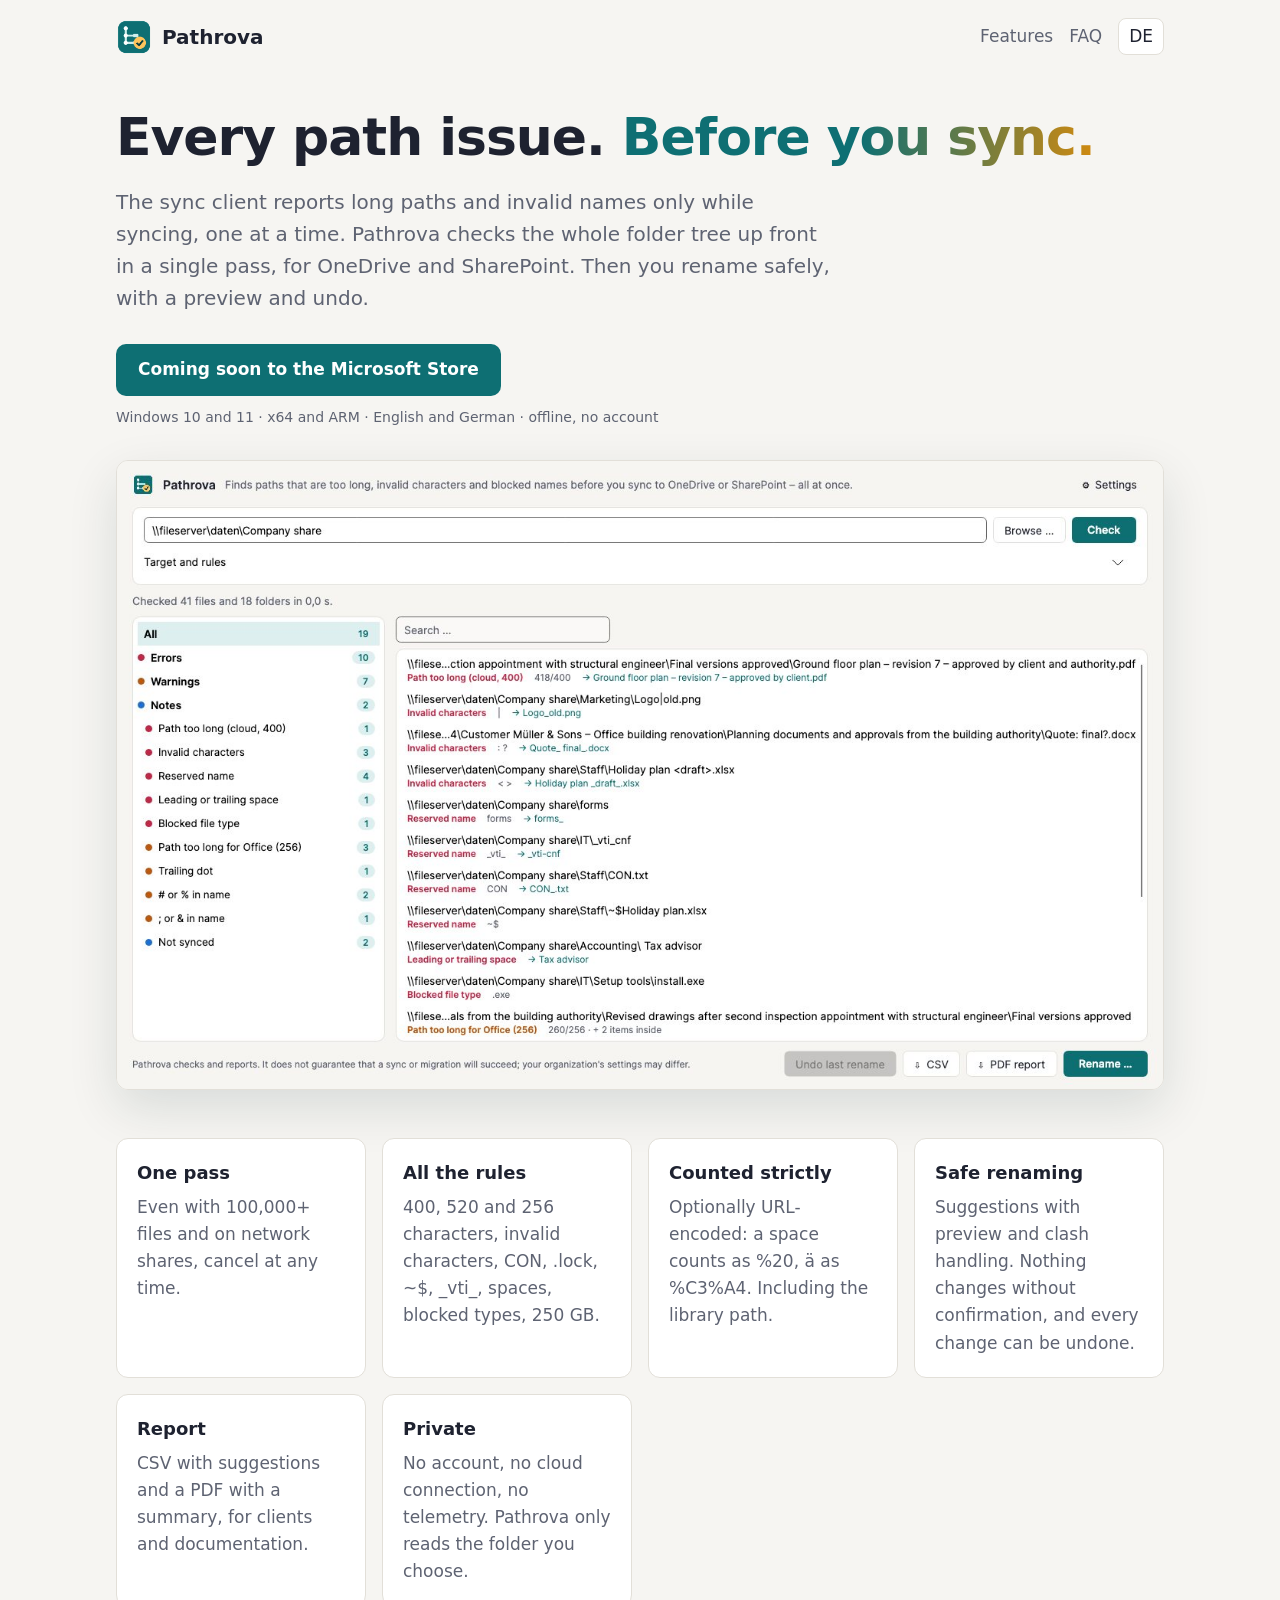
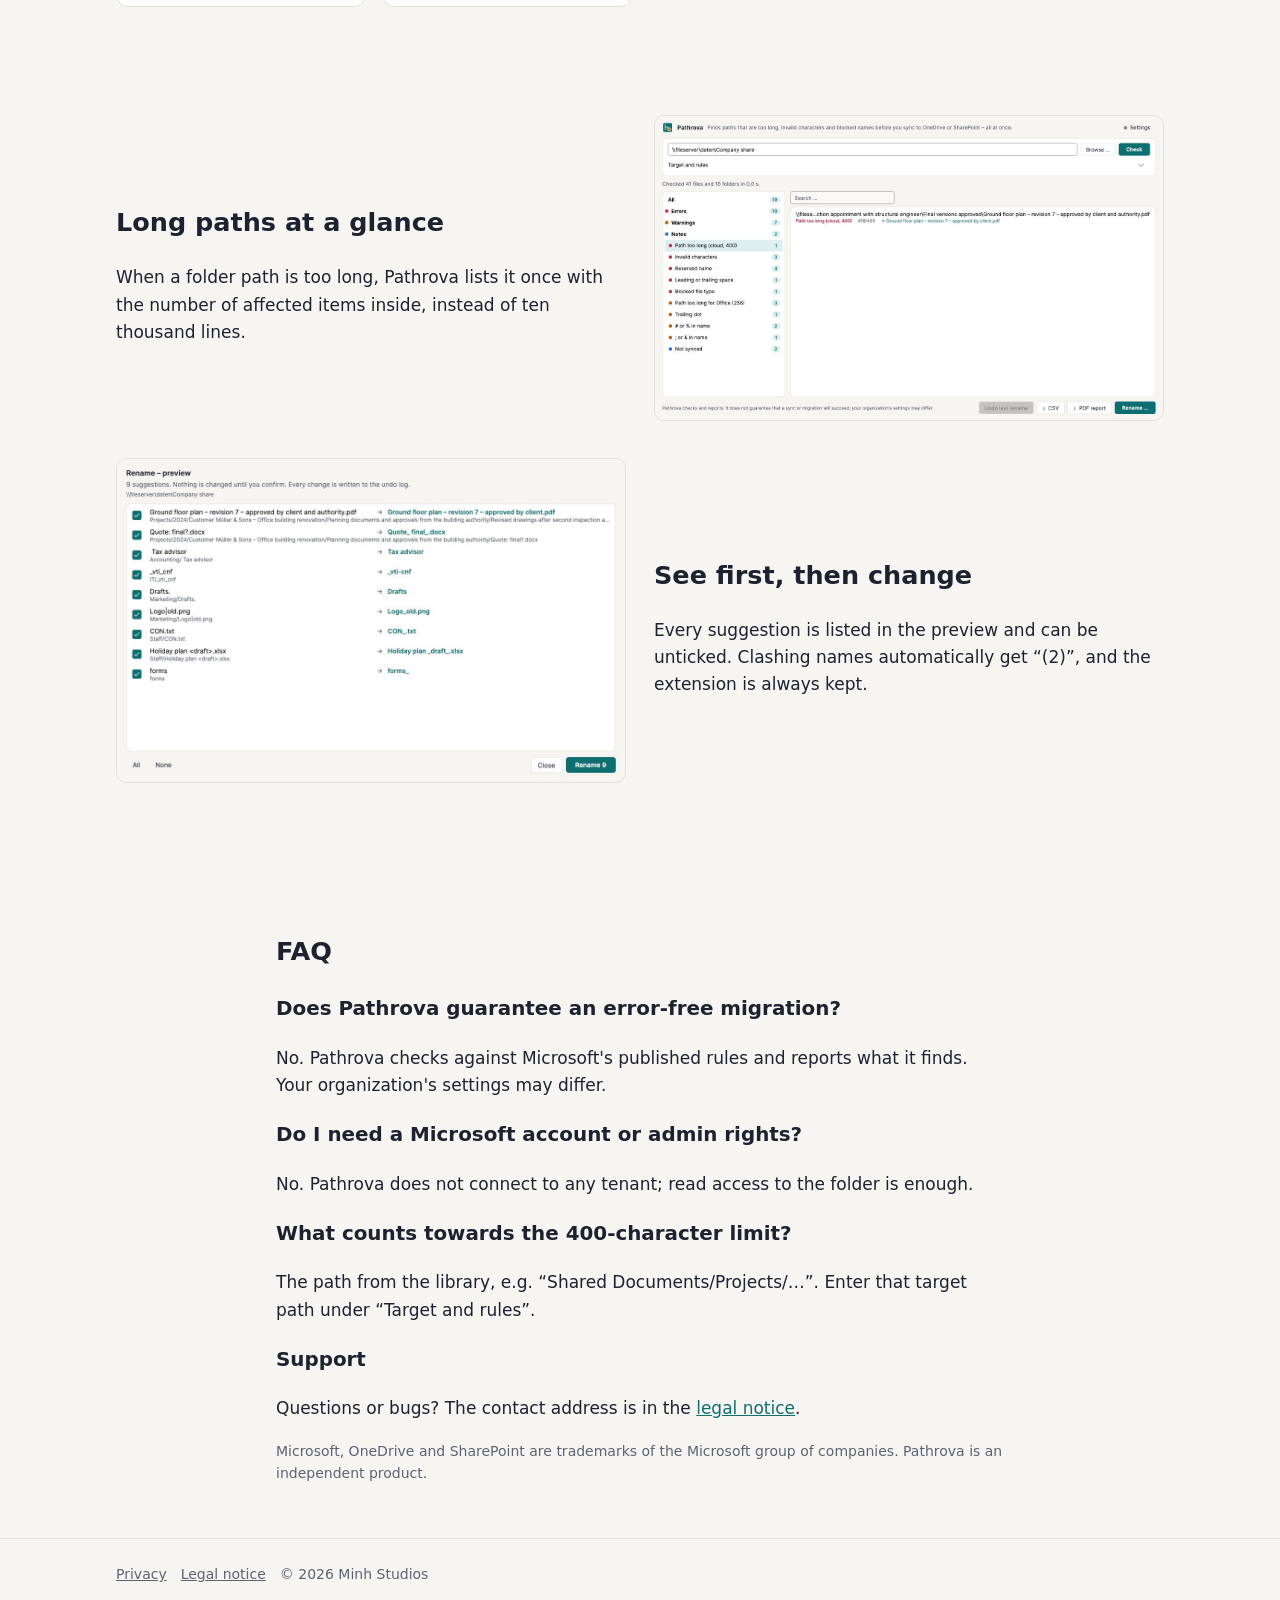
==== index.html @ e8c2bc46 "Store-Texte, Webseite, MSIX- und Windows-Prüfskripte" ====
<!doctype html>
<html lang="de">
<head>
<meta charset="utf-8"><meta name="viewport" content="width=device-width,initial-scale=1">
<title>Pathrova – Pfadprüfer für Cloud-Migration</title>
<meta name="description" content="Pathrova findet zu lange Pfade, ungültige Zeichen und gesperrte Namen, bevor du Ordner nach OneDrive oder SharePoint synchronisierst – alle auf einmal, mit sicherem Umbenennen und Bericht.">
<meta property="og:title" content="Pathrova – Pfadprüfer für Cloud-Migration"><meta property="og:image" content="img/de-1-overview.jpg">
<link rel="icon" href="favicon.png"><link rel="stylesheet" href="style.css"><script src="lang.js"></script>
</head>
<body>
<div class="wrap">
<nav><a class="brand" href="./"><img src="img/icon.png" alt="">Pathrova</a>
<div class="links"><a href="#features"><span data-l="de">Funktionen</span><span data-l="en">Features</span></a><a href="#faq">FAQ</a><button class="lang" onclick="toggleLang()"><span data-l="de">EN</span><span data-l="en">DE</span></button></div></nav>

<h1><span data-l="de">Alle Pfadprobleme. <em>Vor dem Sync.</em></span><span data-l="en">Every path issue. <em>Before you sync.</em></span></h1>
<p class="lead"><span data-l="de">Der Sync-Client meldet zu lange Pfade und ungültige Namen erst unterwegs, und zwar einzeln. Pathrova prüft den ganzen Ordnerbaum vorher in einem Durchgang, für OneDrive und SharePoint. Danach benennst du sicher um, mit Vorschau und Rückgängig.</span>
<span data-l="en">The sync client reports long paths and invalid names only while syncing, one at a time. Pathrova checks the whole folder tree up front in a single pass, for OneDrive and SharePoint. Then you rename safely, with a preview and undo.</span></p>
<a class="btn" href="#" aria-disabled="true"><span data-l="de">Bald im Microsoft Store</span><span data-l="en">Coming soon to the Microsoft Store</span></a>
<p class="note"><span data-l="de">Windows 10 und 11 · x64 und ARM · Deutsch und Englisch · offline, ohne Konto</span><span data-l="en">Windows 10 and 11 · x64 and ARM · English and German · offline, no account</span></p>
<img class="shot" data-l="de" src="img/de-1-overview.jpg" alt="Pathrova zeigt alle Probleme einer Firmenablage nach Art gruppiert" width="1366" height="820">
<img class="shot" data-l="en" src="img/en-1-overview.jpg" alt="Pathrova showing all issues of a company share grouped by type" width="1366" height="820">
</div>

<section id="features"><div class="wrap grid">
<div class="card"><h3><span data-l="de">Ein Durchgang</span><span data-l="en">One pass</span></h3><p data-l="de">Auch bei 100.000+ Dateien und auf Netzlaufwerken, jederzeit abbrechbar.</p><p data-l="en">Even with 100,000+ files and on network shares, cancel at any time.</p></div>
<div class="card"><h3><span data-l="de">Alle Regeln</span><span data-l="en">All the rules</span></h3><p data-l="de">400, 520 und 256 Zeichen, ungültige Zeichen, CON, .lock, ~$, _vti_, Leerzeichen, gesperrte Typen, 250 GB.</p><p data-l="en">400, 520 and 256 characters, invalid characters, CON, .lock, ~$, _vti_, spaces, blocked types, 250 GB.</p></div>
<div class="card"><h3><span data-l="de">Streng gezählt</span><span data-l="en">Counted strictly</span></h3><p data-l="de">Wahlweise URL-kodiert: Leerzeichen zählt als %20, ä als %C3%A4. Inklusive Bibliothekspfad.</p><p data-l="en">Optionally URL-encoded: a space counts as %20, ä as %C3%A4. Including the library path.</p></div>
<div class="card"><h3><span data-l="de">Sicher umbenennen</span><span data-l="en">Safe renaming</span></h3><p data-l="de">Vorschläge mit Vorschau und Konfliktlösung. Ohne Bestätigung ändert sich nichts, jede Änderung lässt sich rückgängig machen.</p><p data-l="en">Suggestions with preview and clash handling. Nothing changes without confirmation, and every change can be undone.</p></div>
<div class="card"><h3><span data-l="de">Bericht</span><span data-l="en">Report</span></h3><p data-l="de">CSV mit Vorschlägen und PDF mit Zusammenfassung, für Kunden und Dokumentation.</p><p data-l="en">CSV with suggestions and a PDF with a summary, for clients and documentation.</p></div>
<div class="card"><h3><span data-l="de">Privat</span><span data-l="en">Private</span></h3><p data-l="de">Kein Konto, keine Cloud-Verbindung, keine Telemetrie. Pathrova liest nur den gewählten Ordner.</p><p data-l="en">No account, no cloud connection, no telemetry. Pathrova only reads the folder you choose.</p></div>
</div></section>

<section><div class="wrap">
<div class="two"><div><h2><span data-l="de">Lange Pfade übersichtlich</span><span data-l="en">Long paths at a glance</span></h2><p data-l="de">Ist ein Ordnerpfad zu lang, zeigt Pathrova ihn einmal mit der Zahl der betroffenen Elemente darunter, statt zehntausend Zeilen zu listen.</p><p data-l="en">When a folder path is too long, Pathrova lists it once with the number of affected items inside, instead of ten thousand lines.</p></div>
<div><img data-l="de" src="img/de-2-long-paths.jpg" alt="Zu lange Pfade" loading="lazy"><img data-l="en" src="img/en-2-long-paths.jpg" alt="Long paths" loading="lazy"></div></div>
<div class="two"><div><img data-l="de" src="img/de-4-rename-preview.jpg" alt="Umbenennen mit Vorschau" loading="lazy"><img data-l="en" src="img/en-4-rename-preview.jpg" alt="Rename preview" loading="lazy"></div>
<div><h2><span data-l="de">Erst sehen, dann ändern</span><span data-l="en">See first, then change</span></h2><p data-l="de">Jeder Vorschlag steht in der Vorschau und lässt sich abwählen. Gleichnamige Dateien bekommen automatisch „(2)“, die Endung bleibt immer erhalten.</p><p data-l="en">Every suggestion is listed in the preview and can be unticked. Clashing names automatically get “(2)”, and the extension is always kept.</p></div></div>
</div></section>

<section id="faq"><div class="wrap doc">
<h2>FAQ</h2>
<h3><span data-l="de">Garantiert Pathrova eine fehlerfreie Migration?</span><span data-l="en">Does Pathrova guarantee an error-free migration?</span></h3>
<p data-l="de">Nein. Pathrova prüft nach den veröffentlichten Regeln von Microsoft und zeigt an, was es findet. Einstellungen deiner Organisation können abweichen.</p><p data-l="en">No. Pathrova checks against Microsoft's published rules and reports what it finds. Your organization's settings may differ.</p>
<h3><span data-l="de">Brauche ich ein Microsoft-Konto oder Adminrechte?</span><span data-l="en">Do I need a Microsoft account or admin rights?</span></h3>
<p data-l="de">Nein. Pathrova verbindet sich mit keinem Mandanten, es reicht Lesezugriff auf den Ordner.</p><p data-l="en">No. Pathrova does not connect to any tenant; read access to the folder is enough.</p>
<h3><span data-l="de">Was zählt zur 400-Zeichen-Grenze?</span><span data-l="en">What counts towards the 400-character limit?</span></h3>
<p data-l="de">Der Pfad ab der Bibliothek, also z. B. „Freigegebene Dokumente/Projekte/…“. Diesen Zielpfad trägst du unter „Ziel und Regeln“ ein.</p><p data-l="en">The path from the library, e.g. “Shared Documents/Projects/…”. Enter that target path under “Target and rules”.</p>
<h3>Support</h3>
<p data-l="de">Fragen oder Fehler? Die Kontaktadresse steht im <a href="https://minh.systems/impressum/">Impressum</a>.</p><p data-l="en">Questions or bugs? The contact address is in the <a href="https://minh.systems/impressum/">legal notice</a>.</p>
<p class="note"><span data-l="de">Microsoft, OneDrive und SharePoint sind Marken der Microsoft-Unternehmensgruppe. Pathrova ist ein unabhängiges Produkt.</span><span data-l="en">Microsoft, OneDrive and SharePoint are trademarks of the Microsoft group of companies. Pathrova is an independent product.</span></p>
</div></section>

<footer><div class="wrap"><a href="privacy.html"><span data-l="de">Datenschutz</span><span data-l="en">Privacy</span></a><a href="https://minh.systems/impressum/"><span data-l="de">Impressum</span><span data-l="en">Legal notice</span></a><span>© 2026 Minh Studios</span></div></footer>
</body>
</html>
---- style.css ----
:root{--bg:#f6f5f2;--surface:#fff;--ink:#1e2230;--muted:#5e6372;--line:#e2dfd8;--accent:#0e6f73;--on:#fff;--left:#0e6f73;--right:#d08a10}
@media (prefers-color-scheme:dark){:root{--bg:#15171e;--surface:#1e212b;--ink:#ecedf3;--muted:#a3a8b8;--line:#323748;--accent:#6fd3cf;--on:#062a2b;--left:#6fd3cf;--right:#ffc45c}}
*{box-sizing:border-box}html{-webkit-text-size-adjust:100%}
body{margin:0;background:var(--bg);color:var(--ink);font:17px/1.6 "Segoe UI Variable Text","Segoe UI",system-ui,-apple-system,sans-serif}
a{color:var(--accent)}.wrap{max-width:1080px;margin:0 auto;padding:0 16px}
nav{display:flex;align-items:center;justify-content:space-between;padding:18px 0;gap:12px}
.brand{display:flex;align-items:center;gap:10px;font-weight:700;font-size:20px;color:var(--ink);text-decoration:none}.brand img{width:36px;height:36px}
.links{display:flex;gap:16px;align-items:center}.links a{color:var(--muted);text-decoration:none}
button.lang{border:1px solid var(--line);background:var(--surface);color:var(--ink);border-radius:8px;padding:4px 10px;font:inherit;cursor:pointer}
h1{font-size:clamp(32px,5vw,52px);line-height:1.1;margin:36px 0 14px;letter-spacing:-.02em}
h1 em{font-style:normal;background:linear-gradient(90deg,var(--left),var(--accent),var(--right));-webkit-background-clip:text;background-clip:text;color:transparent}
.lead{font-size:20px;color:var(--muted);max-width:720px}
.btn{display:inline-block;background:var(--accent);color:var(--on);padding:12px 22px;border-radius:10px;text-decoration:none;font-weight:600;margin:10px 8px 0 0}
.btn.alt{background:transparent;color:var(--ink);border:1px solid var(--line)}
.note{color:var(--muted);font-size:14px;margin-top:10px}
.shot{width:100%;height:auto;border-radius:12px;border:1px solid var(--line);box-shadow:0 18px 50px rgba(10,40,40,.12);margin:32px 0 8px;display:block}
section{padding:40px 0}
.grid{display:grid;grid-template-columns:repeat(auto-fit,minmax(240px,1fr));gap:16px}
.card{background:var(--surface);border:1px solid var(--line);border-radius:12px;padding:20px}.card h3{margin:0 0 6px;font-size:18px}.card p{margin:0;color:var(--muted)}
.two{display:grid;grid-template-columns:1fr 1fr;gap:28px;align-items:center;margin:28px 0}.two img{width:100%;border-radius:10px;border:1px solid var(--line)}
@media (max-width:760px){.two{grid-template-columns:1fr}}
table{border-collapse:collapse;width:100%;background:var(--surface);border-radius:12px;overflow:hidden}th,td{padding:10px 12px;border-bottom:1px solid var(--line);text-align:left}
footer{border-top:1px solid var(--line);padding:24px 0;color:var(--muted);font-size:14px}footer a{color:var(--muted);margin-right:14px}
html[lang=de] [data-l=en],html[lang=en] [data-l=de]{display:none}
.doc{max-width:760px}.doc h2{margin-top:32px}
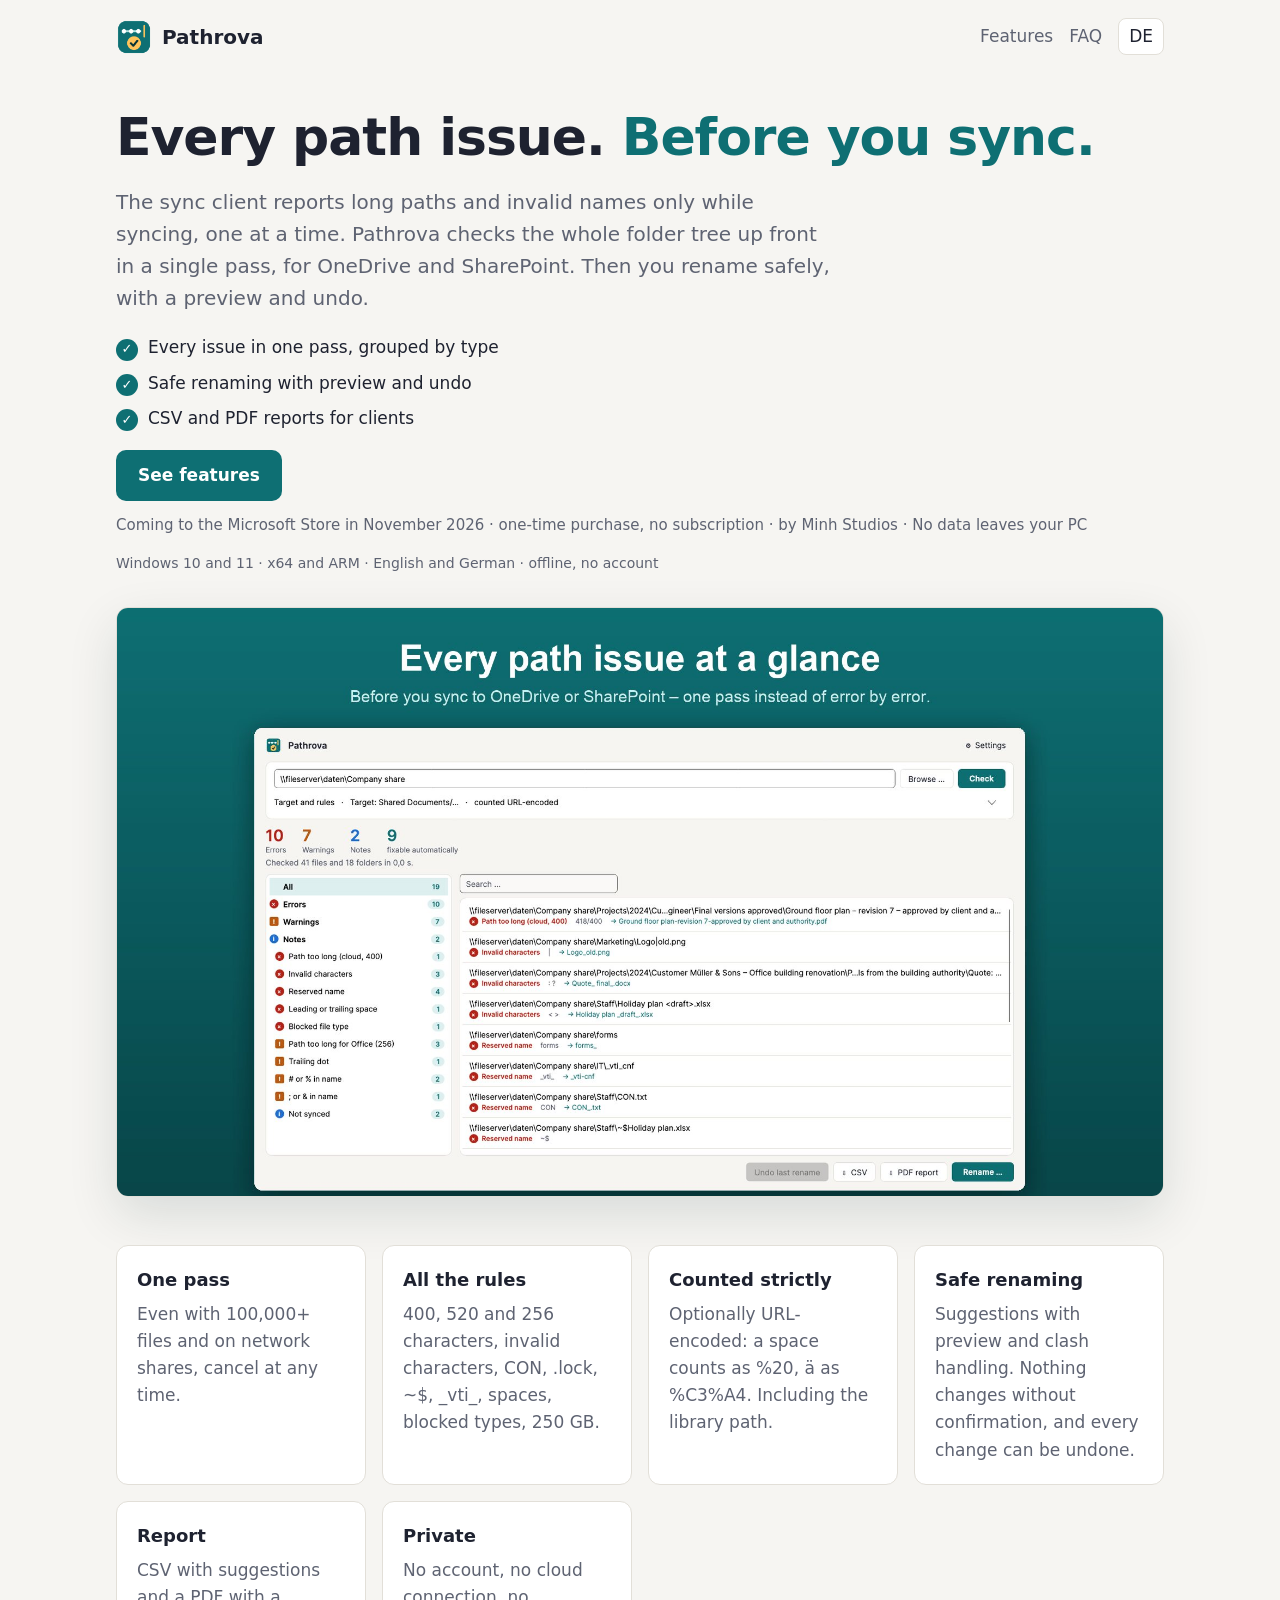
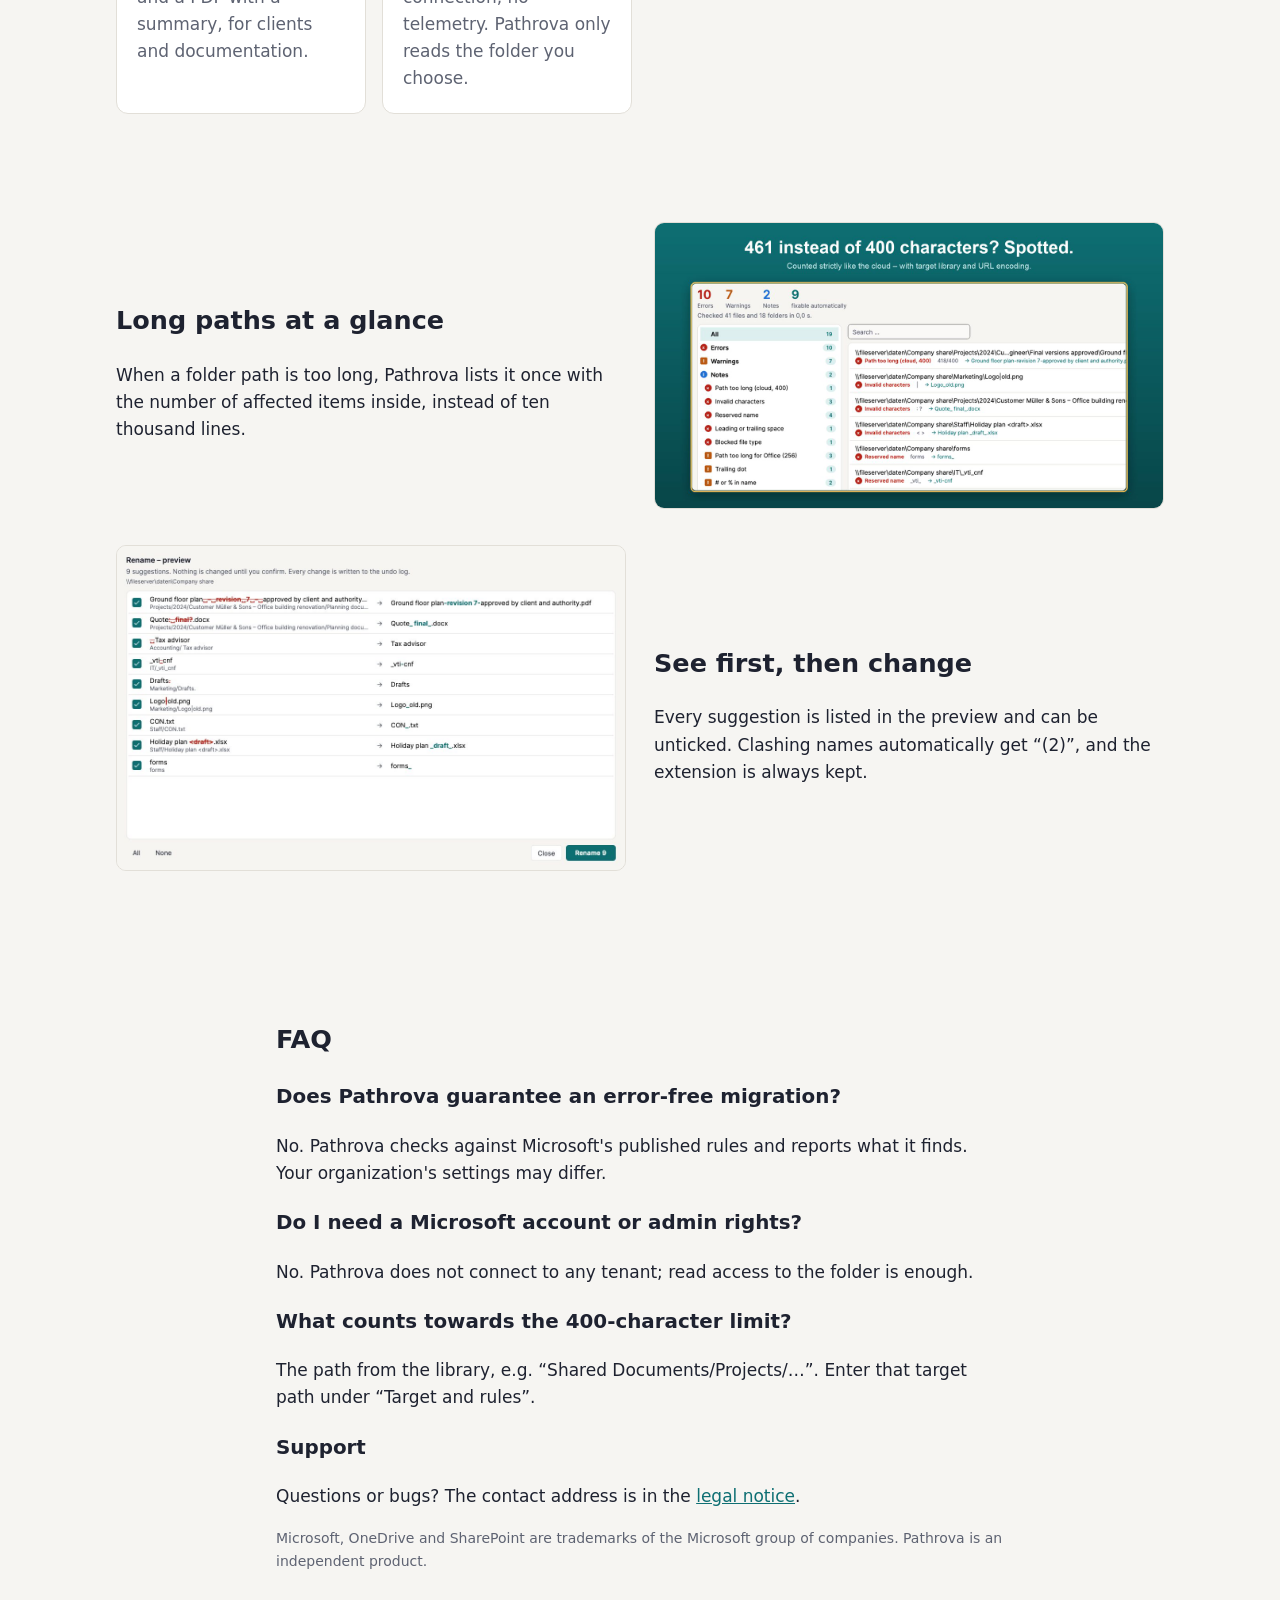
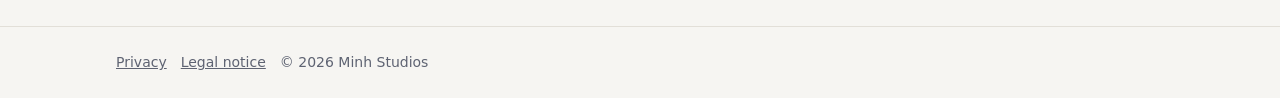
==== commit 51c6b4da: "Art Review Runde 1: Icon, KPI-Leiste, Leerzustand, Diff-Vorschau, behutsames Kürzen, Marketing-Bilde" ====
--- a/index.html
+++ b/index.html
@@ -4,7 +4,7 @@
 <meta charset="utf-8"><meta name="viewport" content="width=device-width,initial-scale=1">
 <title>Pathrova – Pfadprüfer für Cloud-Migration</title>
 <meta name="description" content="Pathrova findet zu lange Pfade, ungültige Zeichen und gesperrte Namen, bevor du Ordner nach OneDrive oder SharePoint synchronisierst – alle auf einmal, mit sicherem Umbenennen und Bericht.">
-<meta property="og:title" content="Pathrova – Pfadprüfer für Cloud-Migration"><meta property="og:image" content="img/de-1-overview.jpg">
+<meta property="og:title" content="Pathrova – Pfadprüfer für Cloud-Migration"><meta property="og:image" content="https://minh.systems/Pathrova/img/de-hero.jpg">
 <link rel="icon" href="favicon.png"><link rel="stylesheet" href="style.css"><script src="lang.js"></script>
 </head>
 <body>
@@ -15,10 +15,14 @@
 <h1><span data-l="de">Alle Pfadprobleme. <em>Vor dem Sync.</em></span><span data-l="en">Every path issue. <em>Before you sync.</em></span></h1>
 <p class="lead"><span data-l="de">Der Sync-Client meldet zu lange Pfade und ungültige Namen erst unterwegs, und zwar einzeln. Pathrova prüft den ganzen Ordnerbaum vorher in einem Durchgang, für OneDrive und SharePoint. Danach benennst du sicher um, mit Vorschau und Rückgängig.</span>
 <span data-l="en">The sync client reports long paths and invalid names only while syncing, one at a time. Pathrova checks the whole folder tree up front in a single pass, for OneDrive and SharePoint. Then you rename safely, with a preview and undo.</span></p>
-<a class="btn" href="#" aria-disabled="true"><span data-l="de">Bald im Microsoft Store</span><span data-l="en">Coming soon to the Microsoft Store</span></a>
+<ul class="points"><li><span data-l="de">Alle Probleme in einem Durchgang, nach Art gruppiert</span><span data-l="en">Every issue in one pass, grouped by type</span></li>
+<li><span data-l="de">Sicher umbenennen mit Vorschau und Rückgängig</span><span data-l="en">Safe renaming with preview and undo</span></li>
+<li><span data-l="de">CSV- und PDF-Bericht für Kunden</span><span data-l="en">CSV and PDF reports for clients</span></li></ul>
+<a class="btn" href="#features"><span data-l="de">Funktionen ansehen</span><span data-l="en">See features</span></a>
+<p class="trust"><span data-l="de">Erscheint im November 2026 im Microsoft Store · Einmalkauf, kein Abo · von Minh Studios · Keine Daten verlassen deinen PC</span><span data-l="en">Coming to the Microsoft Store in November 2026 · one-time purchase, no subscription · by Minh Studios · No data leaves your PC</span></p>
 <p class="note"><span data-l="de">Windows 10 und 11 · x64 und ARM · Deutsch und Englisch · offline, ohne Konto</span><span data-l="en">Windows 10 and 11 · x64 and ARM · English and German · offline, no account</span></p>
-<img class="shot" data-l="de" src="img/de-1-overview.jpg" alt="Pathrova zeigt alle Probleme einer Firmenablage nach Art gruppiert" width="1366" height="820">
-<img class="shot" data-l="en" src="img/en-1-overview.jpg" alt="Pathrova showing all issues of a company share grouped by type" width="1366" height="820">
+<img class="shot" data-l="de" src="img/de-hero.jpg" alt="Pathrova zeigt alle Probleme einer Firmenablage nach Art gruppiert" width="1920" height="1080">
+<img class="shot" data-l="en" src="img/en-hero.jpg" alt="Pathrova showing all issues of a company share grouped by type" width="1920" height="1080">
 </div>
 
 <section id="features"><div class="wrap grid">
@@ -32,7 +36,7 @@
 
 <section><div class="wrap">
 <div class="two"><div><h2><span data-l="de">Lange Pfade übersichtlich</span><span data-l="en">Long paths at a glance</span></h2><p data-l="de">Ist ein Ordnerpfad zu lang, zeigt Pathrova ihn einmal mit der Zahl der betroffenen Elemente darunter, statt zehntausend Zeilen zu listen.</p><p data-l="en">When a folder path is too long, Pathrova lists it once with the number of affected items inside, instead of ten thousand lines.</p></div>
-<div><img data-l="de" src="img/de-2-long-paths.jpg" alt="Zu lange Pfade" loading="lazy"><img data-l="en" src="img/en-2-long-paths.jpg" alt="Long paths" loading="lazy"></div></div>
+<div><img data-l="de" src="img/de-zoom.jpg" alt="Zu lange Pfade" loading="lazy"><img data-l="en" src="img/en-zoom.jpg" alt="Long paths" loading="lazy"></div></div>
 <div class="two"><div><img data-l="de" src="img/de-4-rename-preview.jpg" alt="Umbenennen mit Vorschau" loading="lazy"><img data-l="en" src="img/en-4-rename-preview.jpg" alt="Rename preview" loading="lazy"></div>
 <div><h2><span data-l="de">Erst sehen, dann ändern</span><span data-l="en">See first, then change</span></h2><p data-l="de">Jeder Vorschlag steht in der Vorschau und lässt sich abwählen. Gleichnamige Dateien bekommen automatisch „(2)“, die Endung bleibt immer erhalten.</p><p data-l="en">Every suggestion is listed in the preview and can be unticked. Clashing names automatically get “(2)”, and the extension is always kept.</p></div></div>
 </div></section>
--- a/style.css
+++ b/style.css
@@ -8,7 +8,7 @@
 .links{display:flex;gap:16px;align-items:center}.links a{color:var(--muted);text-decoration:none}
 button.lang{border:1px solid var(--line);background:var(--surface);color:var(--ink);border-radius:8px;padding:4px 10px;font:inherit;cursor:pointer}
 h1{font-size:clamp(32px,5vw,52px);line-height:1.1;margin:36px 0 14px;letter-spacing:-.02em}
-h1 em{font-style:normal;background:linear-gradient(90deg,var(--left),var(--accent),var(--right));-webkit-background-clip:text;background-clip:text;color:transparent}
+h1 em{font-style:normal;color:var(--accent)}
 .lead{font-size:20px;color:var(--muted);max-width:720px}
 .btn{display:inline-block;background:var(--accent);color:var(--on);padding:12px 22px;border-radius:10px;text-decoration:none;font-weight:600;margin:10px 8px 0 0}
 .btn.alt{background:transparent;color:var(--ink);border:1px solid var(--line)}
@@ -23,3 +23,6 @@
 footer{border-top:1px solid var(--line);padding:24px 0;color:var(--muted);font-size:14px}footer a{color:var(--muted);margin-right:14px}
 html[lang=de] [data-l=en],html[lang=en] [data-l=de]{display:none}
 .doc{max-width:760px}.doc h2{margin-top:32px}
+@media (max-width:480px){.links a{display:none}}
+.points{list-style:none;padding:0;margin:18px 0 8px;display:grid;gap:8px}.points li{display:flex;gap:10px;align-items:baseline}.points li::before{content:"✓";color:var(--on);background:var(--accent);border-radius:50%;width:22px;height:22px;flex:none;display:inline-flex;align-items:center;justify-content:center;font-size:13px;font-weight:700}
+.trust{color:var(--muted);font-size:15px;margin-top:12px}
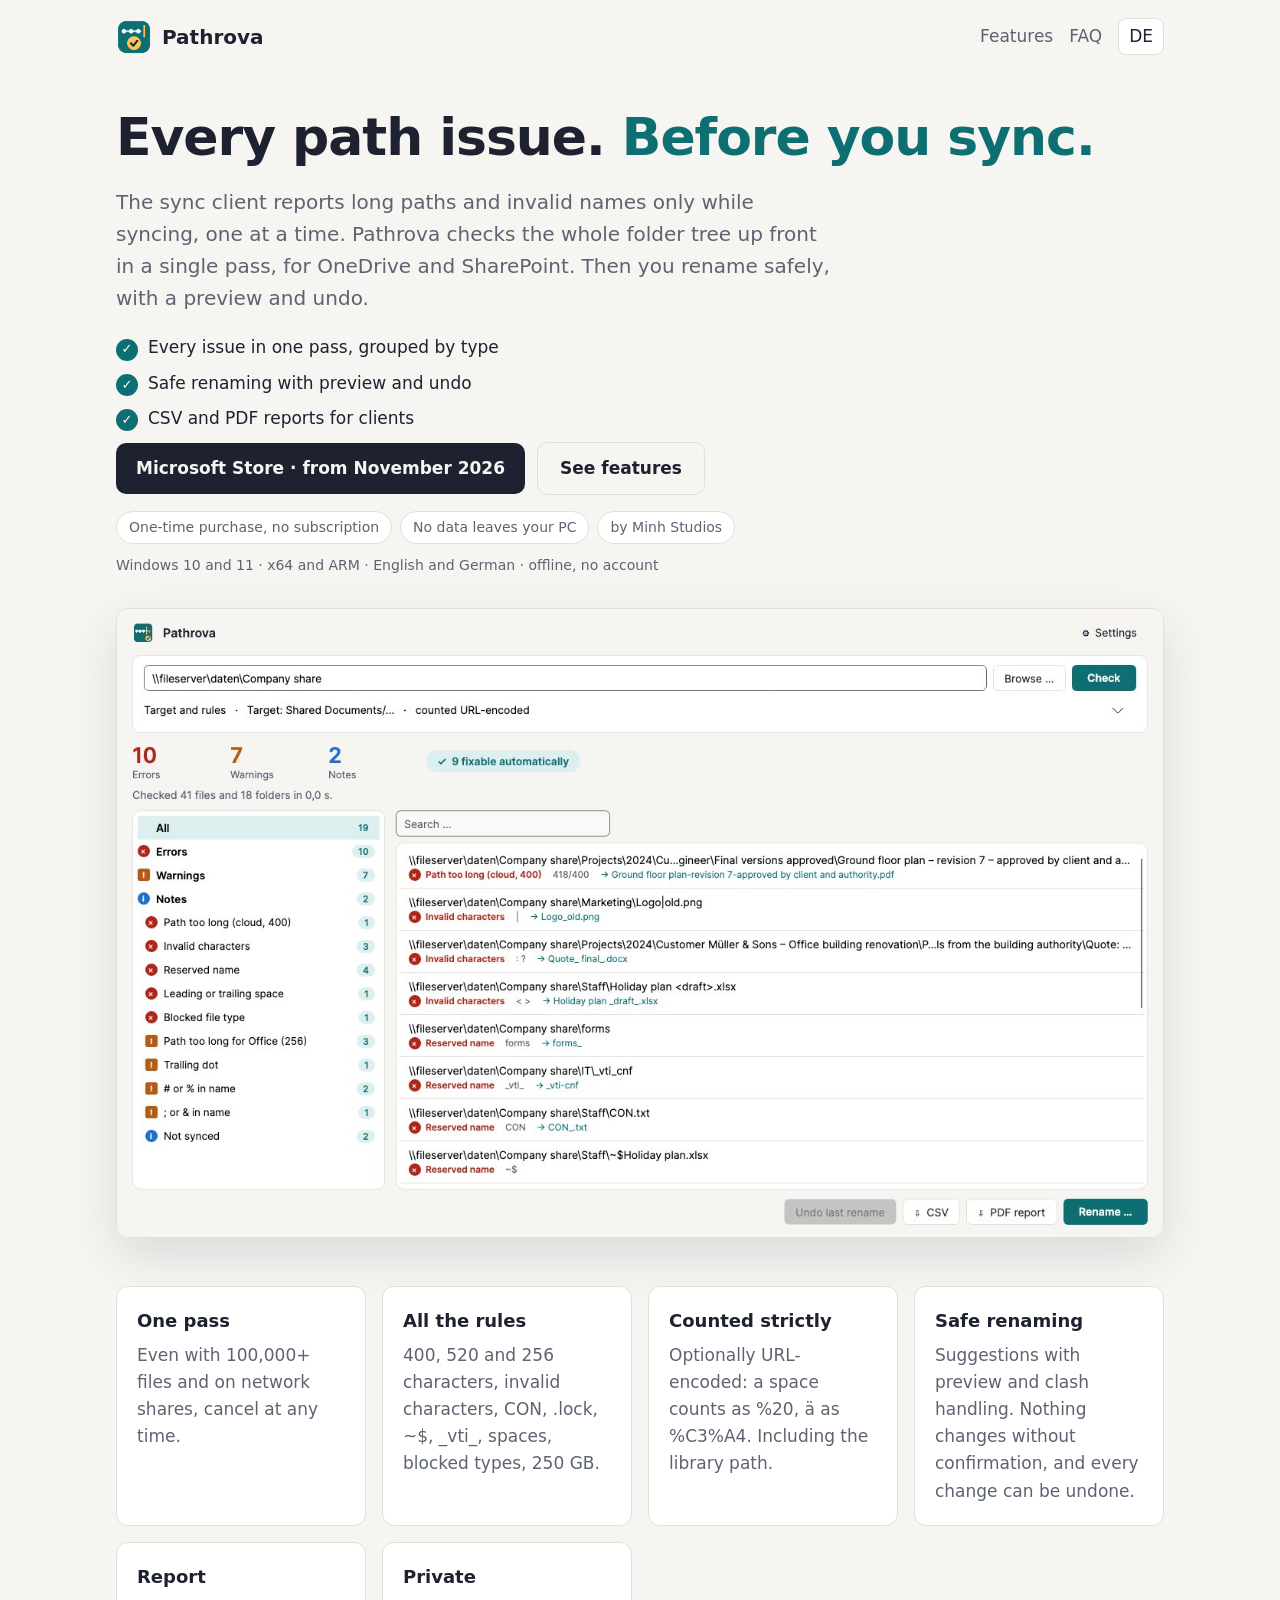
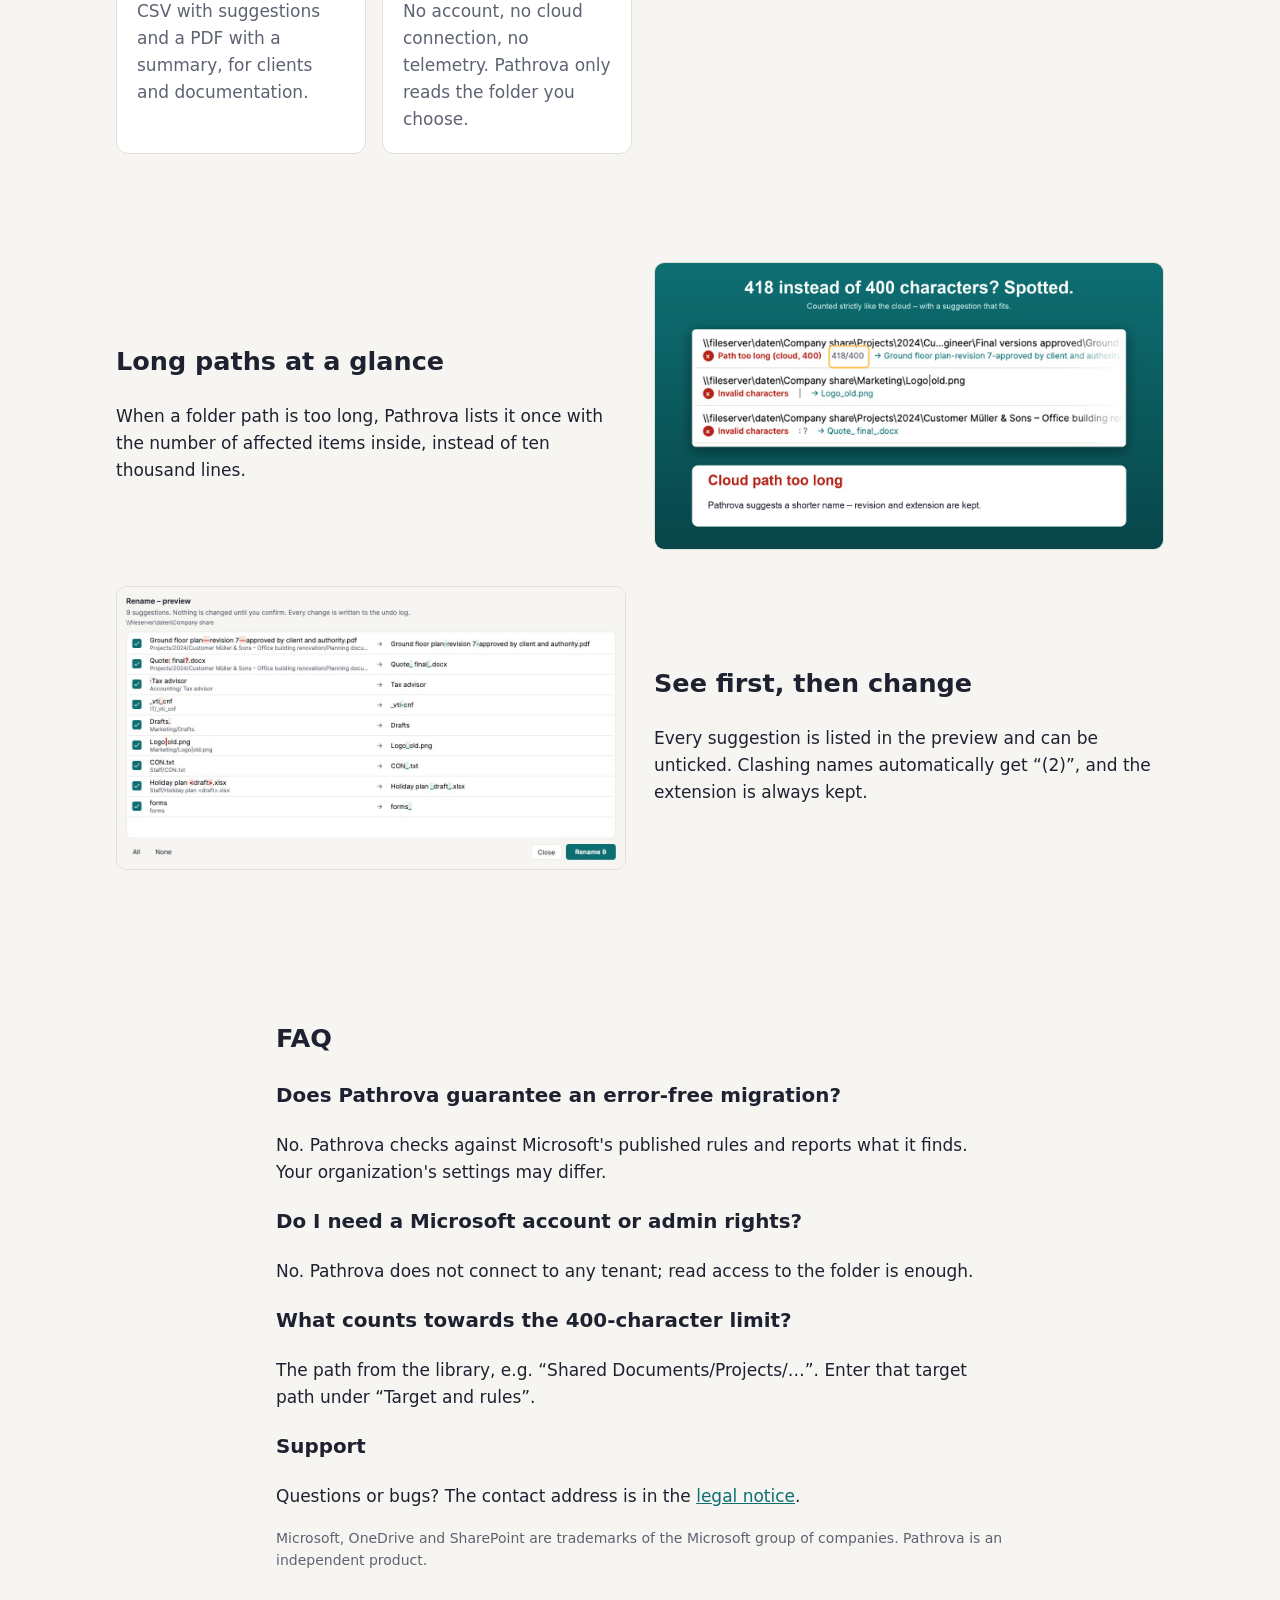
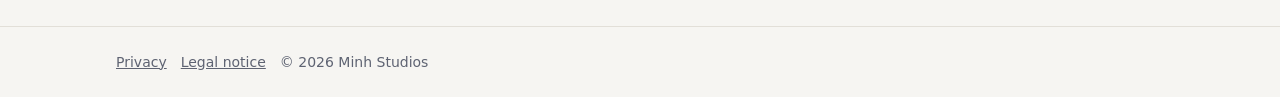
==== commit 81e3ddba: "Art Review Runde 2: Icon-Idee Pfad trifft Grenze, zeichengenauer Diff, KPI-Spalten, PDF-Kopf, neue S" ====
--- a/index.html
+++ b/index.html
@@ -18,11 +18,11 @@
 <ul class="points"><li><span data-l="de">Alle Probleme in einem Durchgang, nach Art gruppiert</span><span data-l="en">Every issue in one pass, grouped by type</span></li>
 <li><span data-l="de">Sicher umbenennen mit Vorschau und Rückgängig</span><span data-l="en">Safe renaming with preview and undo</span></li>
 <li><span data-l="de">CSV- und PDF-Bericht für Kunden</span><span data-l="en">CSV and PDF reports for clients</span></li></ul>
-<a class="btn" href="#features"><span data-l="de">Funktionen ansehen</span><span data-l="en">See features</span></a>
-<p class="trust"><span data-l="de">Erscheint im November 2026 im Microsoft Store · Einmalkauf, kein Abo · von Minh Studios · Keine Daten verlassen deinen PC</span><span data-l="en">Coming to the Microsoft Store in November 2026 · one-time purchase, no subscription · by Minh Studios · No data leaves your PC</span></p>
+<div class="cta"><span class="badge-slot"><span data-l="de">Microsoft Store · ab November 2026</span><span data-l="en">Microsoft Store · from November 2026</span></span><a class="btn alt" href="#features"><span data-l="de">Funktionen ansehen</span><span data-l="en">See features</span></a></div>
+<div class="chips"><span data-l="de">Einmalkauf, kein Abo</span><span data-l="en">One-time purchase, no subscription</span><span data-l="de">Keine Daten verlassen deinen PC</span><span data-l="en">No data leaves your PC</span><span data-l="de">von Minh Studios</span><span data-l="en">by Minh Studios</span></div>
 <p class="note"><span data-l="de">Windows 10 und 11 · x64 und ARM · Deutsch und Englisch · offline, ohne Konto</span><span data-l="en">Windows 10 and 11 · x64 and ARM · English and German · offline, no account</span></p>
-<img class="shot" data-l="de" src="img/de-hero.jpg" alt="Pathrova zeigt alle Probleme einer Firmenablage nach Art gruppiert" width="1920" height="1080">
-<img class="shot" data-l="en" src="img/en-hero.jpg" alt="Pathrova showing all issues of a company share grouped by type" width="1920" height="1080">
+<img class="shot" data-l="de" src="img/de-hero.jpg" alt="Pathrova zeigt alle Probleme einer Firmenablage nach Art gruppiert" width="1366" height="820">
+<img class="shot" data-l="en" src="img/en-hero.jpg" alt="Pathrova showing all issues of a company share grouped by type" width="1366" height="820">
 </div>
 
 <section id="features"><div class="wrap grid">
--- a/style.css
+++ b/style.css
@@ -25,4 +25,7 @@
 .doc{max-width:760px}.doc h2{margin-top:32px}
 @media (max-width:480px){.links a{display:none}}
 .points{list-style:none;padding:0;margin:18px 0 8px;display:grid;gap:8px}.points li{display:flex;gap:10px;align-items:baseline}.points li::before{content:"✓";color:var(--on);background:var(--accent);border-radius:50%;width:22px;height:22px;flex:none;display:inline-flex;align-items:center;justify-content:center;font-size:13px;font-weight:700}
-.trust{color:var(--muted);font-size:15px;margin-top:12px}
+.cta{display:flex;flex-wrap:wrap;gap:12px;align-items:center;margin-top:10px}.cta .btn{margin:0}
+.badge-slot{display:inline-flex;align-items:center;gap:10px;background:var(--ink);color:var(--bg);padding:12px 20px;border-radius:10px;font-weight:600}
+.chips{display:flex;flex-wrap:wrap;gap:8px;margin-top:16px}.chips span{background:var(--surface);border:1px solid var(--line);border-radius:999px;padding:4px 12px;font-size:14px;color:var(--muted)}
+html[lang=de] .chips [data-l=en],html[lang=en] .chips [data-l=de]{display:none}
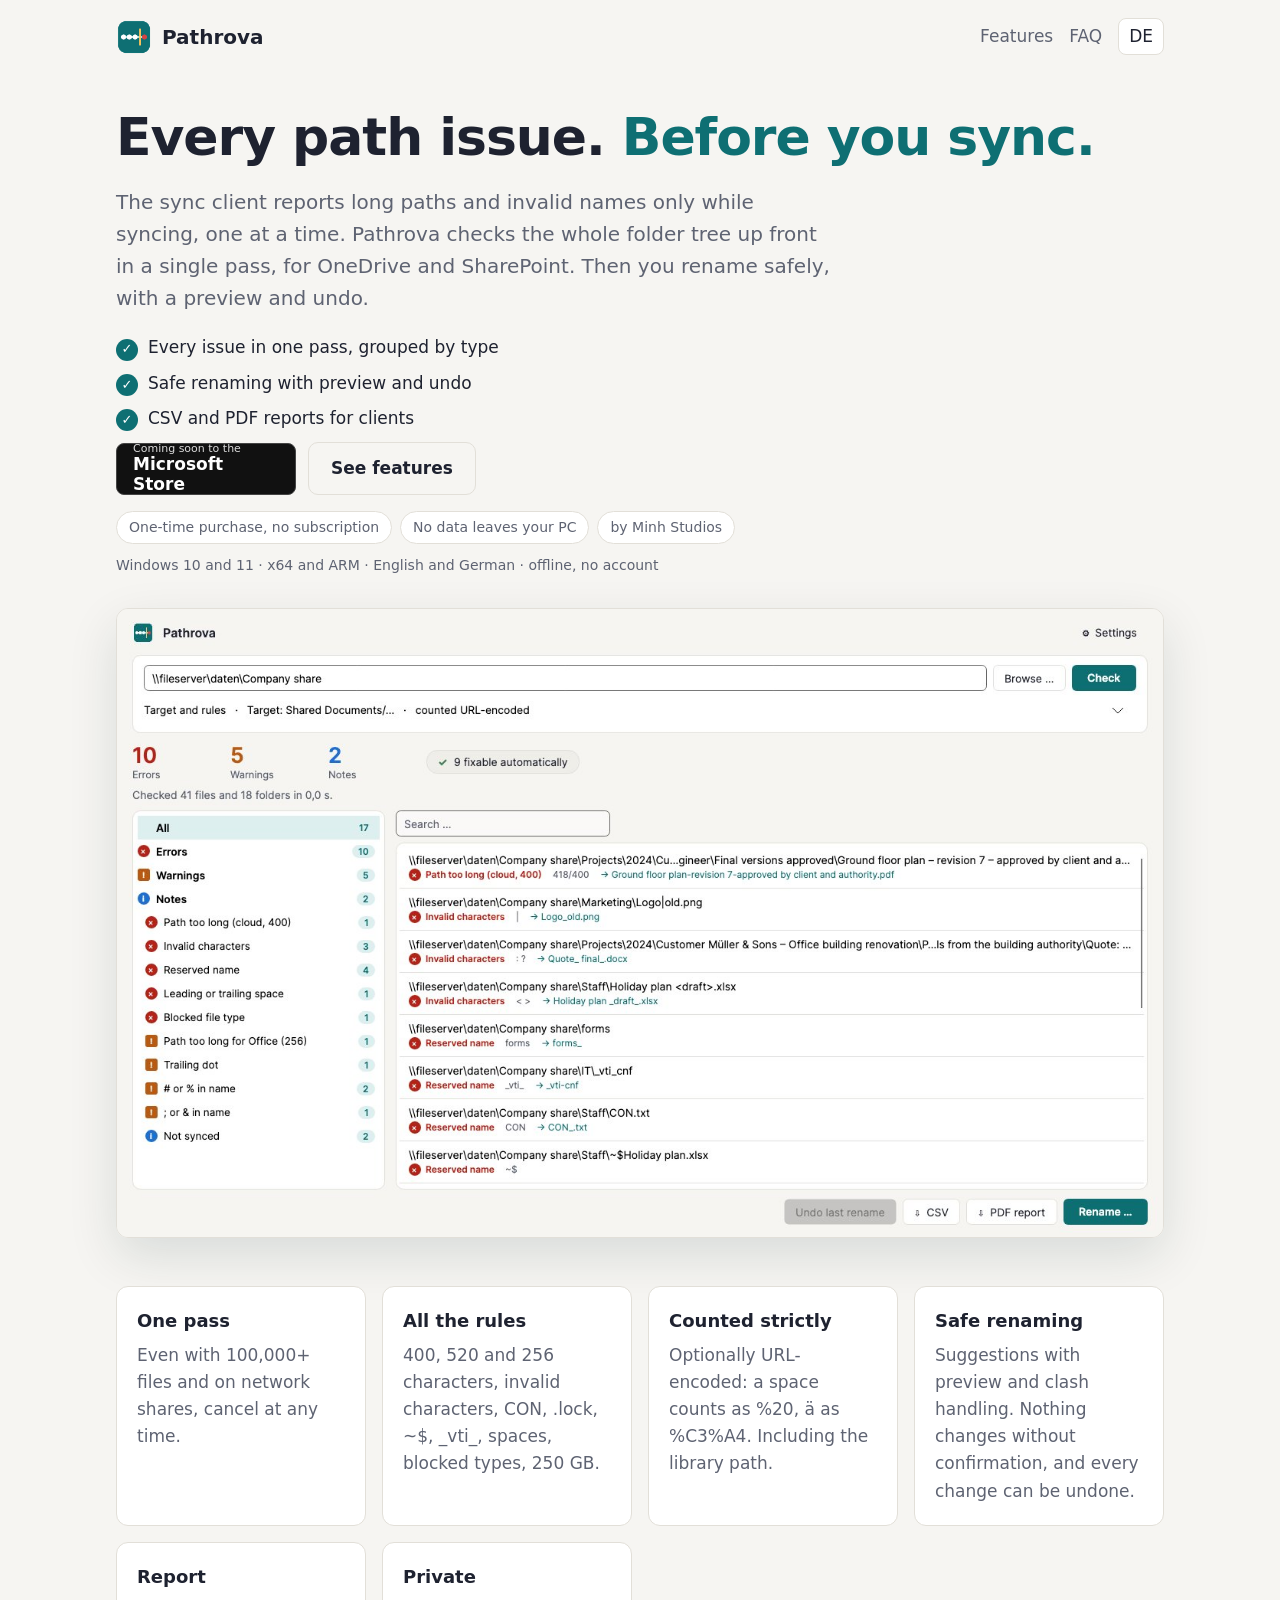
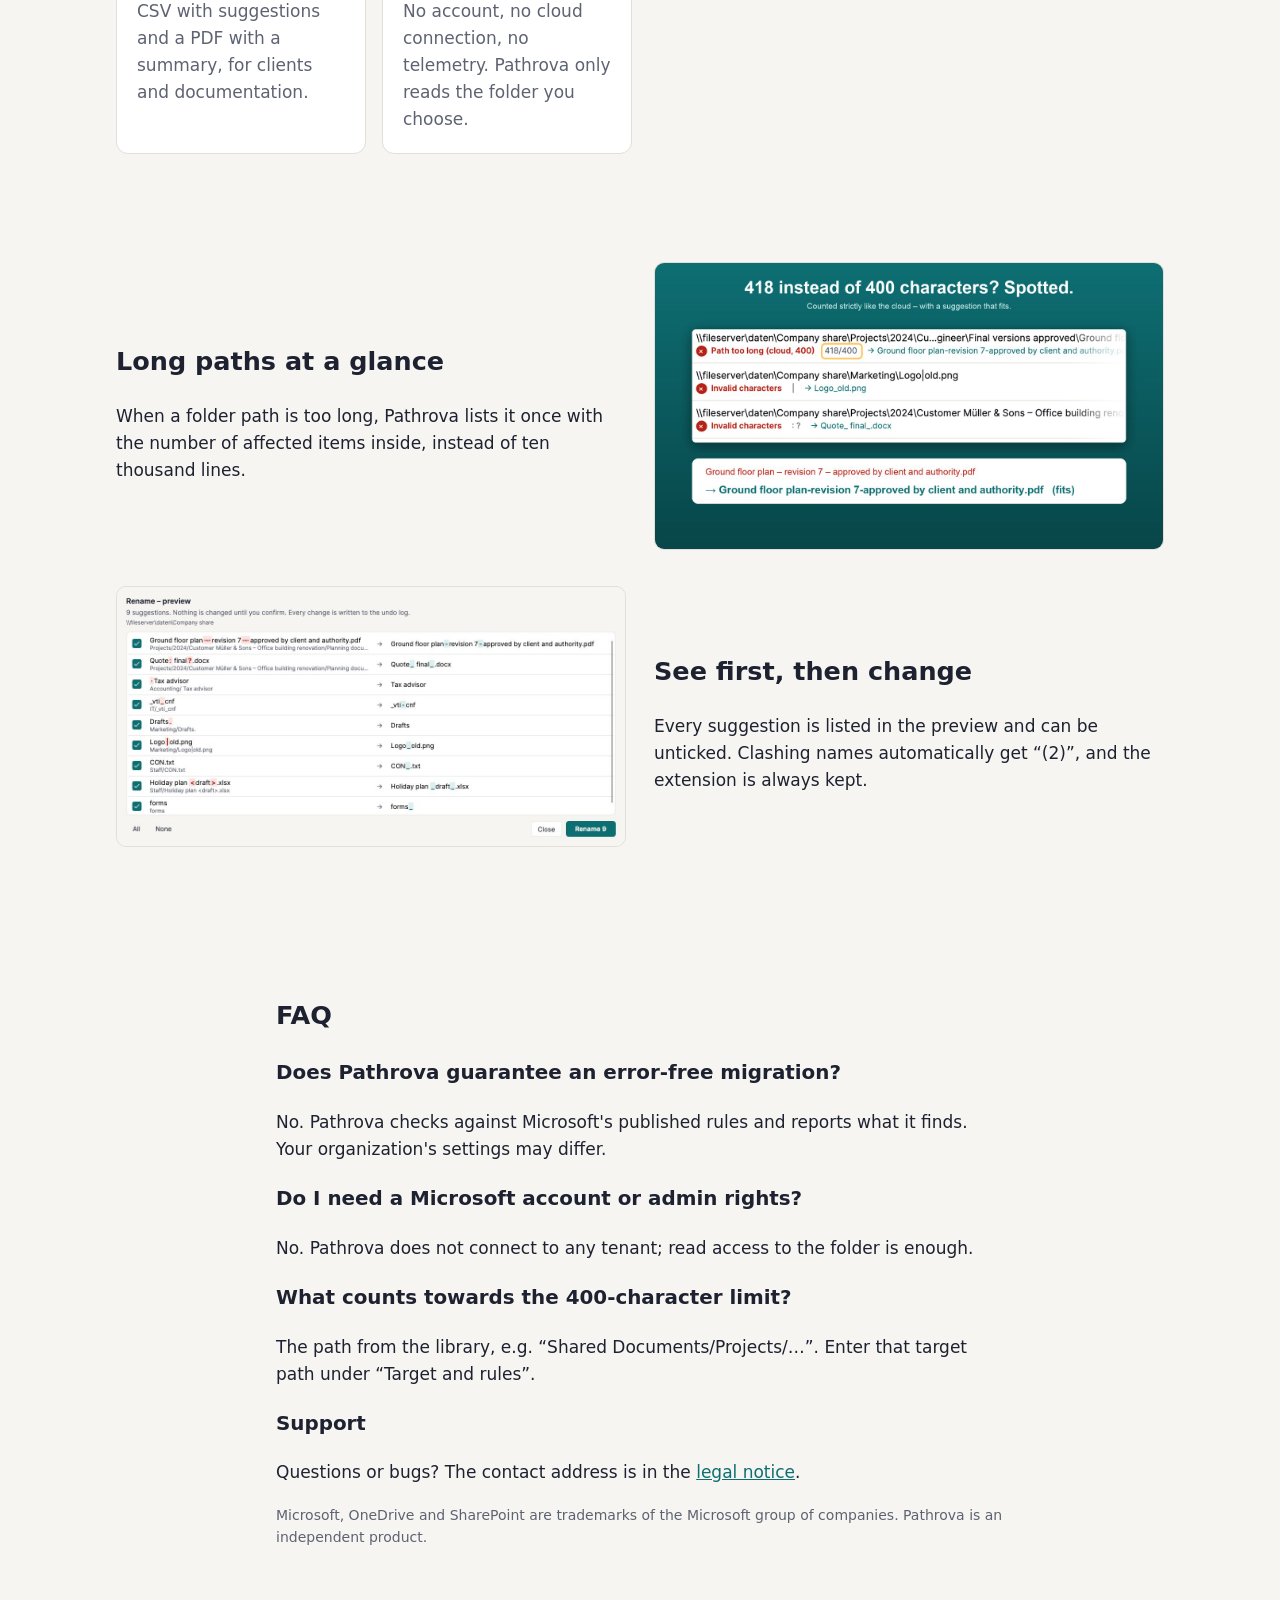
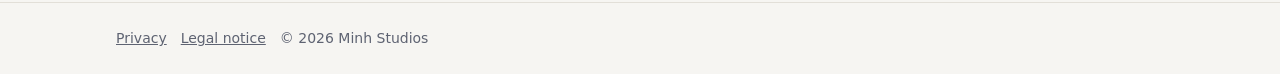
==== commit 3932eba8: "Art Review Runde 3: Icon ohne Plakette, scharfe 2x-Nahaufnahme, Marker korrekt, PDF per PyMuPDF, kei" ====
--- a/index.html
+++ b/index.html
@@ -18,7 +18,7 @@
 <ul class="points"><li><span data-l="de">Alle Probleme in einem Durchgang, nach Art gruppiert</span><span data-l="en">Every issue in one pass, grouped by type</span></li>
 <li><span data-l="de">Sicher umbenennen mit Vorschau und Rückgängig</span><span data-l="en">Safe renaming with preview and undo</span></li>
 <li><span data-l="de">CSV- und PDF-Bericht für Kunden</span><span data-l="en">CSV and PDF reports for clients</span></li></ul>
-<div class="cta"><span class="badge-slot"><span data-l="de">Microsoft Store · ab November 2026</span><span data-l="en">Microsoft Store · from November 2026</span></span><a class="btn alt" href="#features"><span data-l="de">Funktionen ansehen</span><span data-l="en">See features</span></a></div>
+<div class="cta"><span class="badge-slot" role="img" aria-label="Microsoft Store"><small data-l="de">Bald im</small><small data-l="en">Coming soon to the</small><b>Microsoft Store</b></span><a class="btn alt" href="#features"><span data-l="de">Funktionen ansehen</span><span data-l="en">See features</span></a></div>
 <div class="chips"><span data-l="de">Einmalkauf, kein Abo</span><span data-l="en">One-time purchase, no subscription</span><span data-l="de">Keine Daten verlassen deinen PC</span><span data-l="en">No data leaves your PC</span><span data-l="de">von Minh Studios</span><span data-l="en">by Minh Studios</span></div>
 <p class="note"><span data-l="de">Windows 10 und 11 · x64 und ARM · Deutsch und Englisch · offline, ohne Konto</span><span data-l="en">Windows 10 and 11 · x64 and ARM · English and German · offline, no account</span></p>
 <img class="shot" data-l="de" src="img/de-hero.jpg" alt="Pathrova zeigt alle Probleme einer Firmenablage nach Art gruppiert" width="1366" height="820">
--- a/style.css
+++ b/style.css
@@ -26,6 +26,6 @@
 @media (max-width:480px){.links a{display:none}}
 .points{list-style:none;padding:0;margin:18px 0 8px;display:grid;gap:8px}.points li{display:flex;gap:10px;align-items:baseline}.points li::before{content:"✓";color:var(--on);background:var(--accent);border-radius:50%;width:22px;height:22px;flex:none;display:inline-flex;align-items:center;justify-content:center;font-size:13px;font-weight:700}
 .cta{display:flex;flex-wrap:wrap;gap:12px;align-items:center;margin-top:10px}.cta .btn{margin:0}
-.badge-slot{display:inline-flex;align-items:center;gap:10px;background:var(--ink);color:var(--bg);padding:12px 20px;border-radius:10px;font-weight:600}
+.badge-slot{display:inline-flex;flex-direction:column;justify-content:center;width:180px;height:52px;padding:0 16px;background:#111;color:#fff;border-radius:8px;border:1px solid #444;line-height:1.15}.badge-slot small{font-size:11px;opacity:.85}.badge-slot b{font-size:17px;font-weight:600}html[lang=de] .badge-slot [data-l=en],html[lang=en] .badge-slot [data-l=de]{display:none}
 .chips{display:flex;flex-wrap:wrap;gap:8px;margin-top:16px}.chips span{background:var(--surface);border:1px solid var(--line);border-radius:999px;padding:4px 12px;font-size:14px;color:var(--muted)}
 html[lang=de] .chips [data-l=en],html[lang=en] .chips [data-l=de]{display:none}
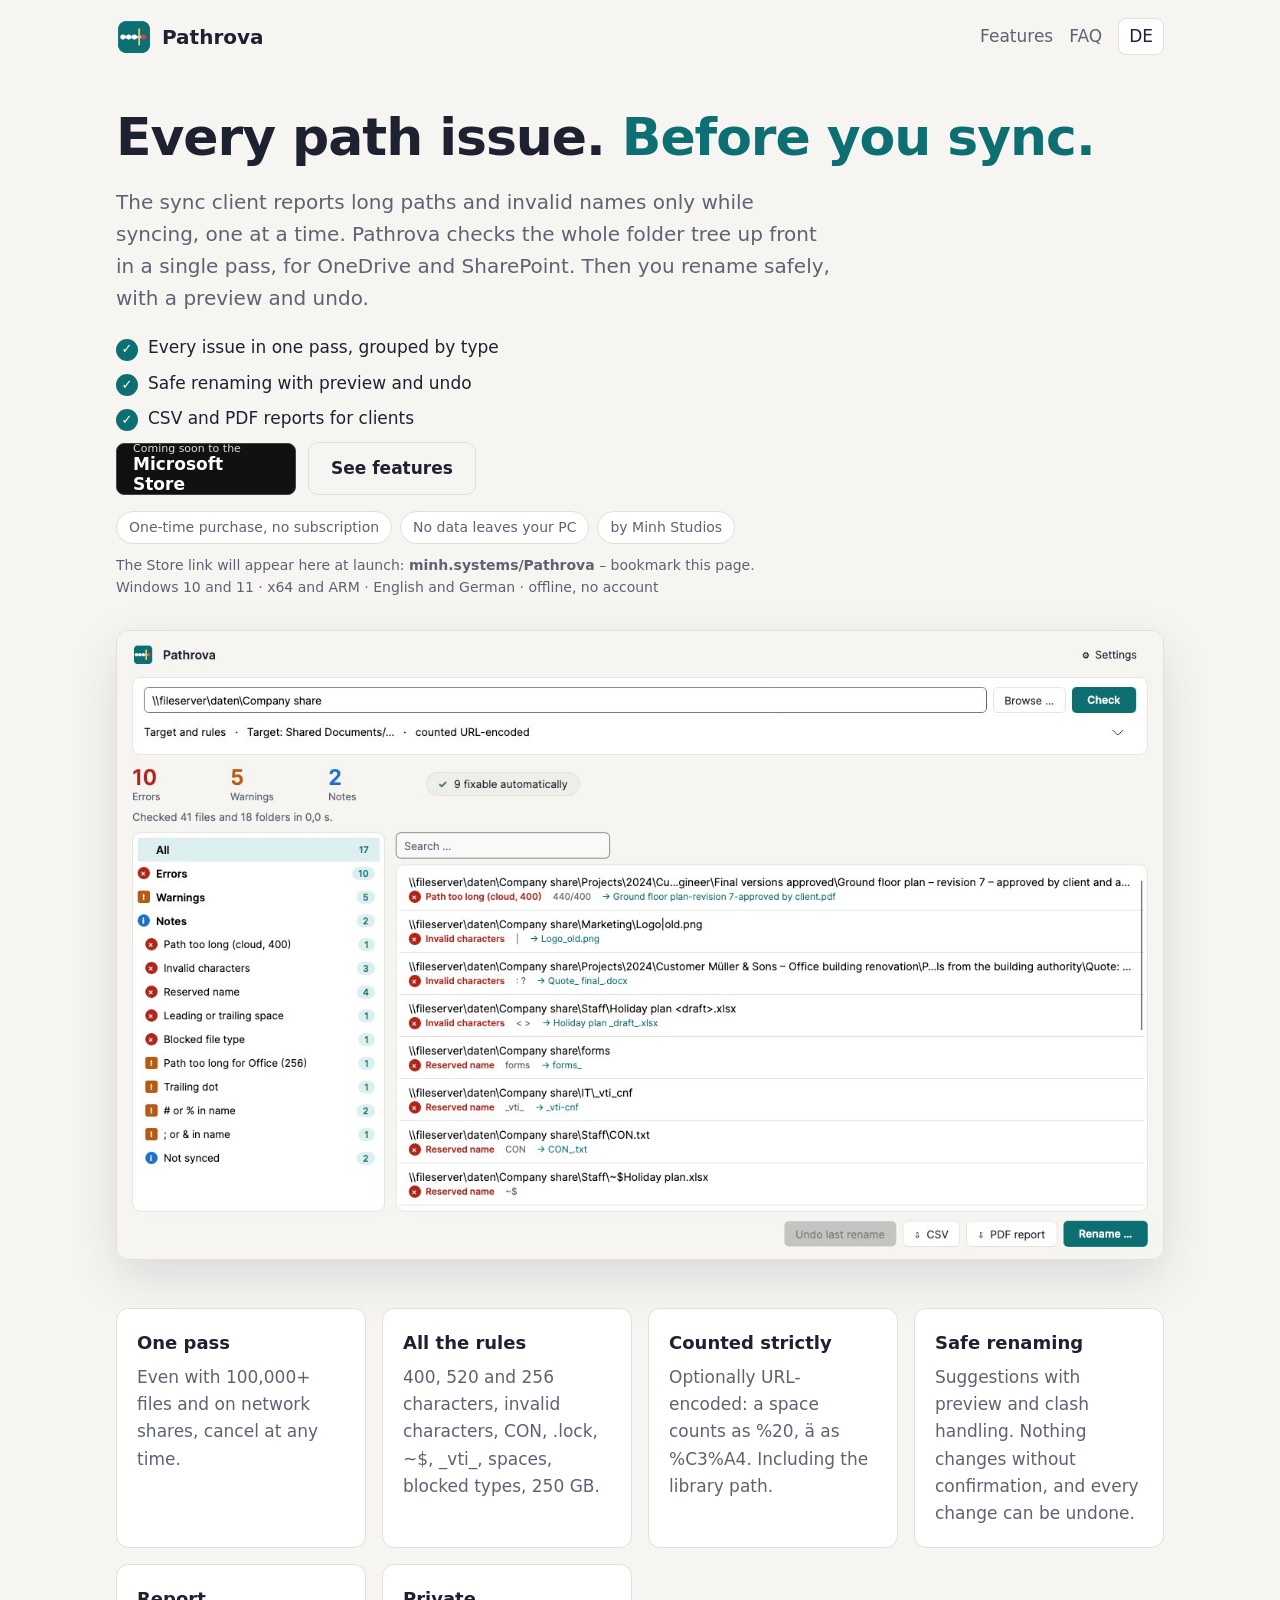
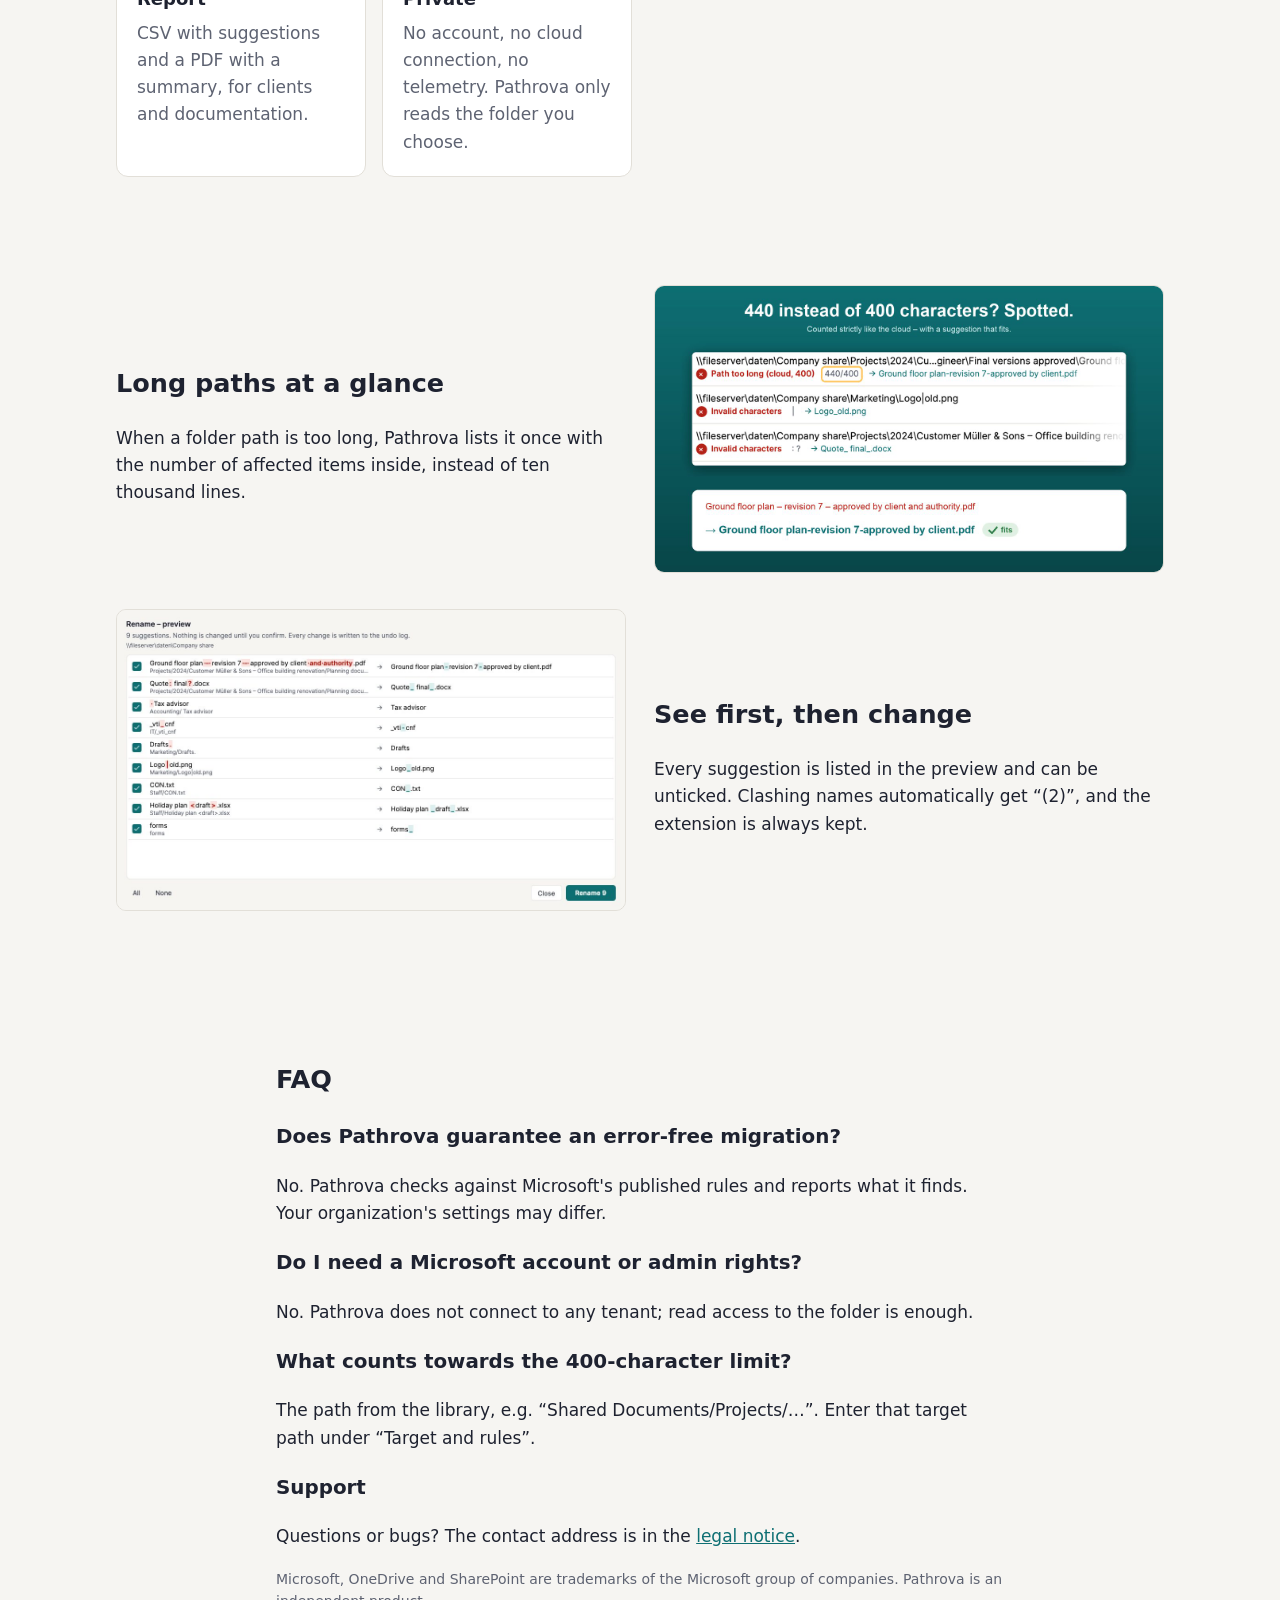
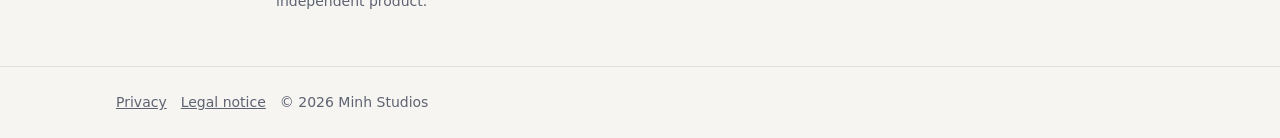
==== commit 3c8434ff: "Art Review Runde 4: Bericht zählt wie die App, Icon ausbalanciert, Füllwörter beim Kürzen, 2x-Vorsch" ====
--- a/index.html
+++ b/index.html
@@ -20,7 +20,7 @@
 <li><span data-l="de">CSV- und PDF-Bericht für Kunden</span><span data-l="en">CSV and PDF reports for clients</span></li></ul>
 <div class="cta"><span class="badge-slot" role="img" aria-label="Microsoft Store"><small data-l="de">Bald im</small><small data-l="en">Coming soon to the</small><b>Microsoft Store</b></span><a class="btn alt" href="#features"><span data-l="de">Funktionen ansehen</span><span data-l="en">See features</span></a></div>
 <div class="chips"><span data-l="de">Einmalkauf, kein Abo</span><span data-l="en">One-time purchase, no subscription</span><span data-l="de">Keine Daten verlassen deinen PC</span><span data-l="en">No data leaves your PC</span><span data-l="de">von Minh Studios</span><span data-l="en">by Minh Studios</span></div>
-<p class="note"><span data-l="de">Windows 10 und 11 · x64 und ARM · Deutsch und Englisch · offline, ohne Konto</span><span data-l="en">Windows 10 and 11 · x64 and ARM · English and German · offline, no account</span></p>
+<p class="note"><span data-l="de">Zum Start steht der Store-Link hier: <b>minh.systems/Pathrova</b> – Seite merken.</span><span data-l="en">The Store link will appear here at launch: <b>minh.systems/Pathrova</b> – bookmark this page.</span><br><span data-l="de">Windows 10 und 11 · x64 und ARM · Deutsch und Englisch · offline, ohne Konto</span><span data-l="en">Windows 10 and 11 · x64 and ARM · English and German · offline, no account</span></p>
 <img class="shot" data-l="de" src="img/de-hero.jpg" alt="Pathrova zeigt alle Probleme einer Firmenablage nach Art gruppiert" width="1366" height="820">
 <img class="shot" data-l="en" src="img/en-hero.jpg" alt="Pathrova showing all issues of a company share grouped by type" width="1366" height="820">
 </div>
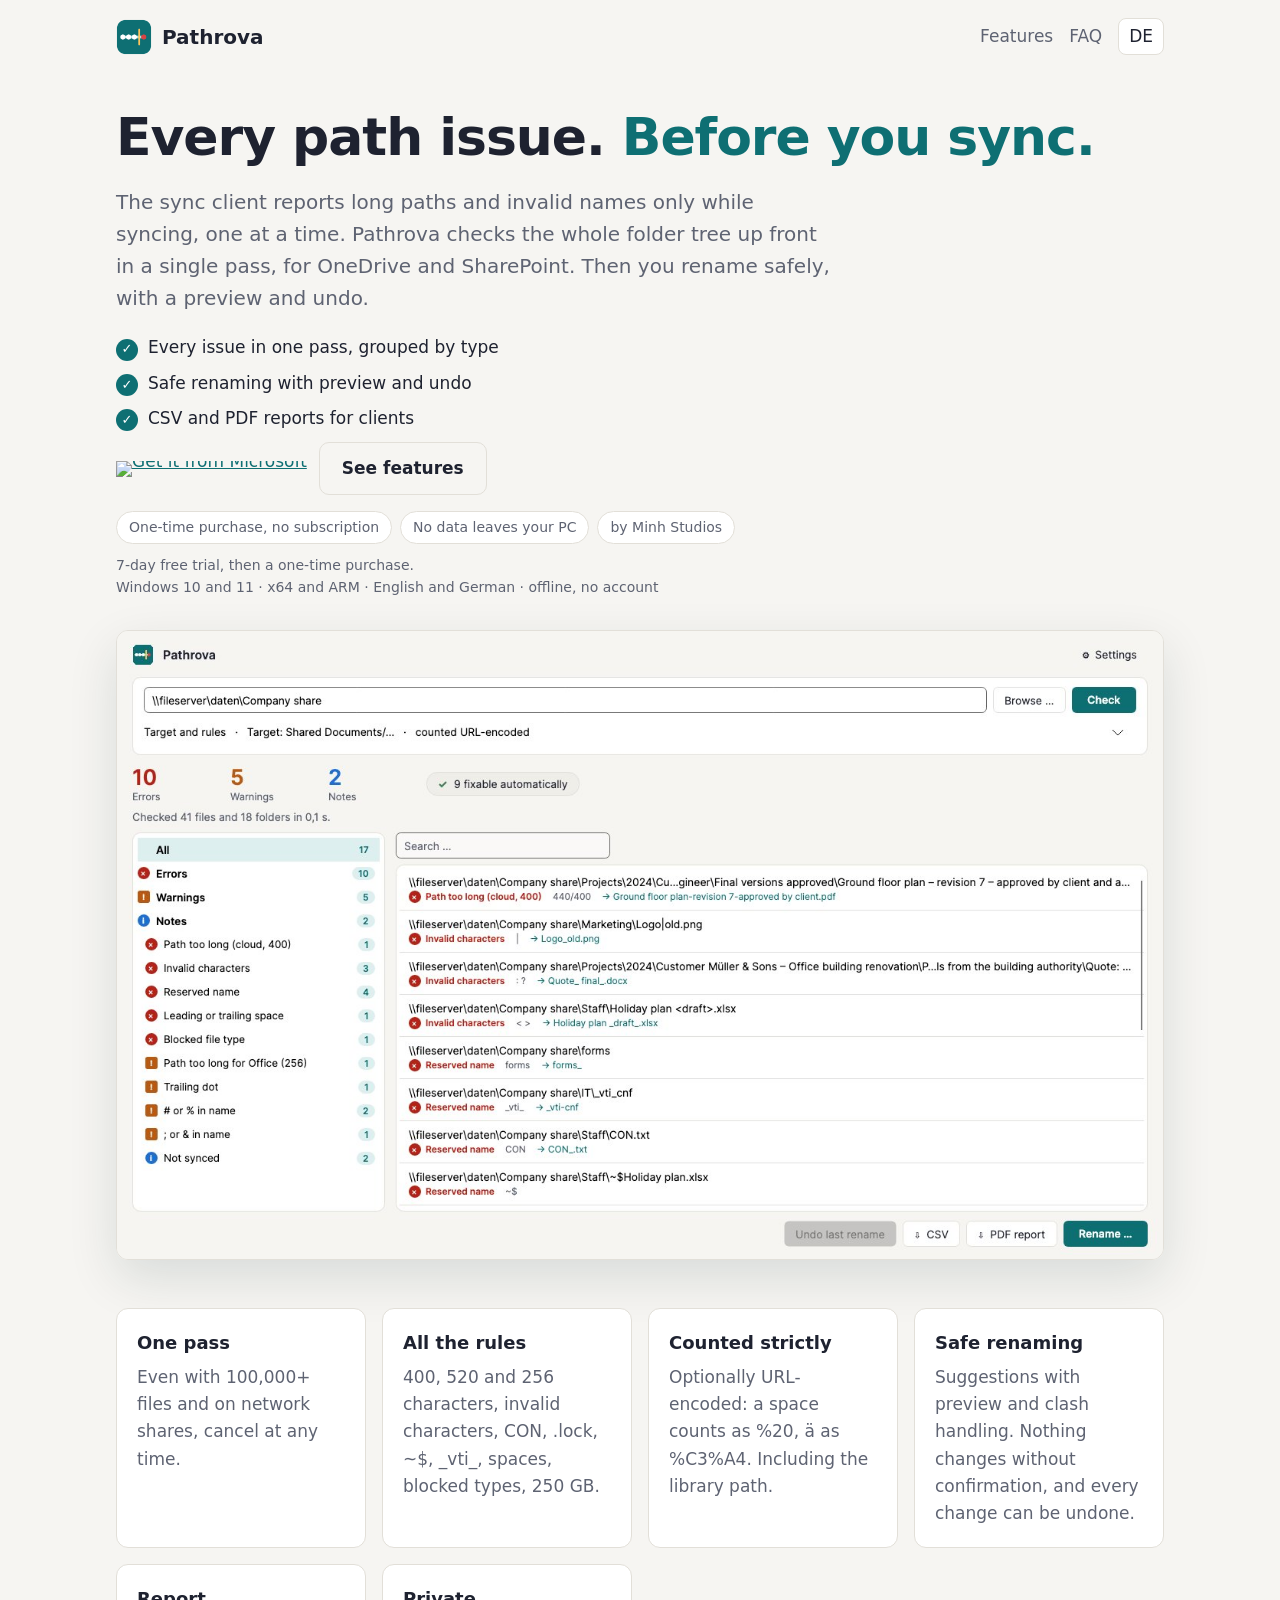
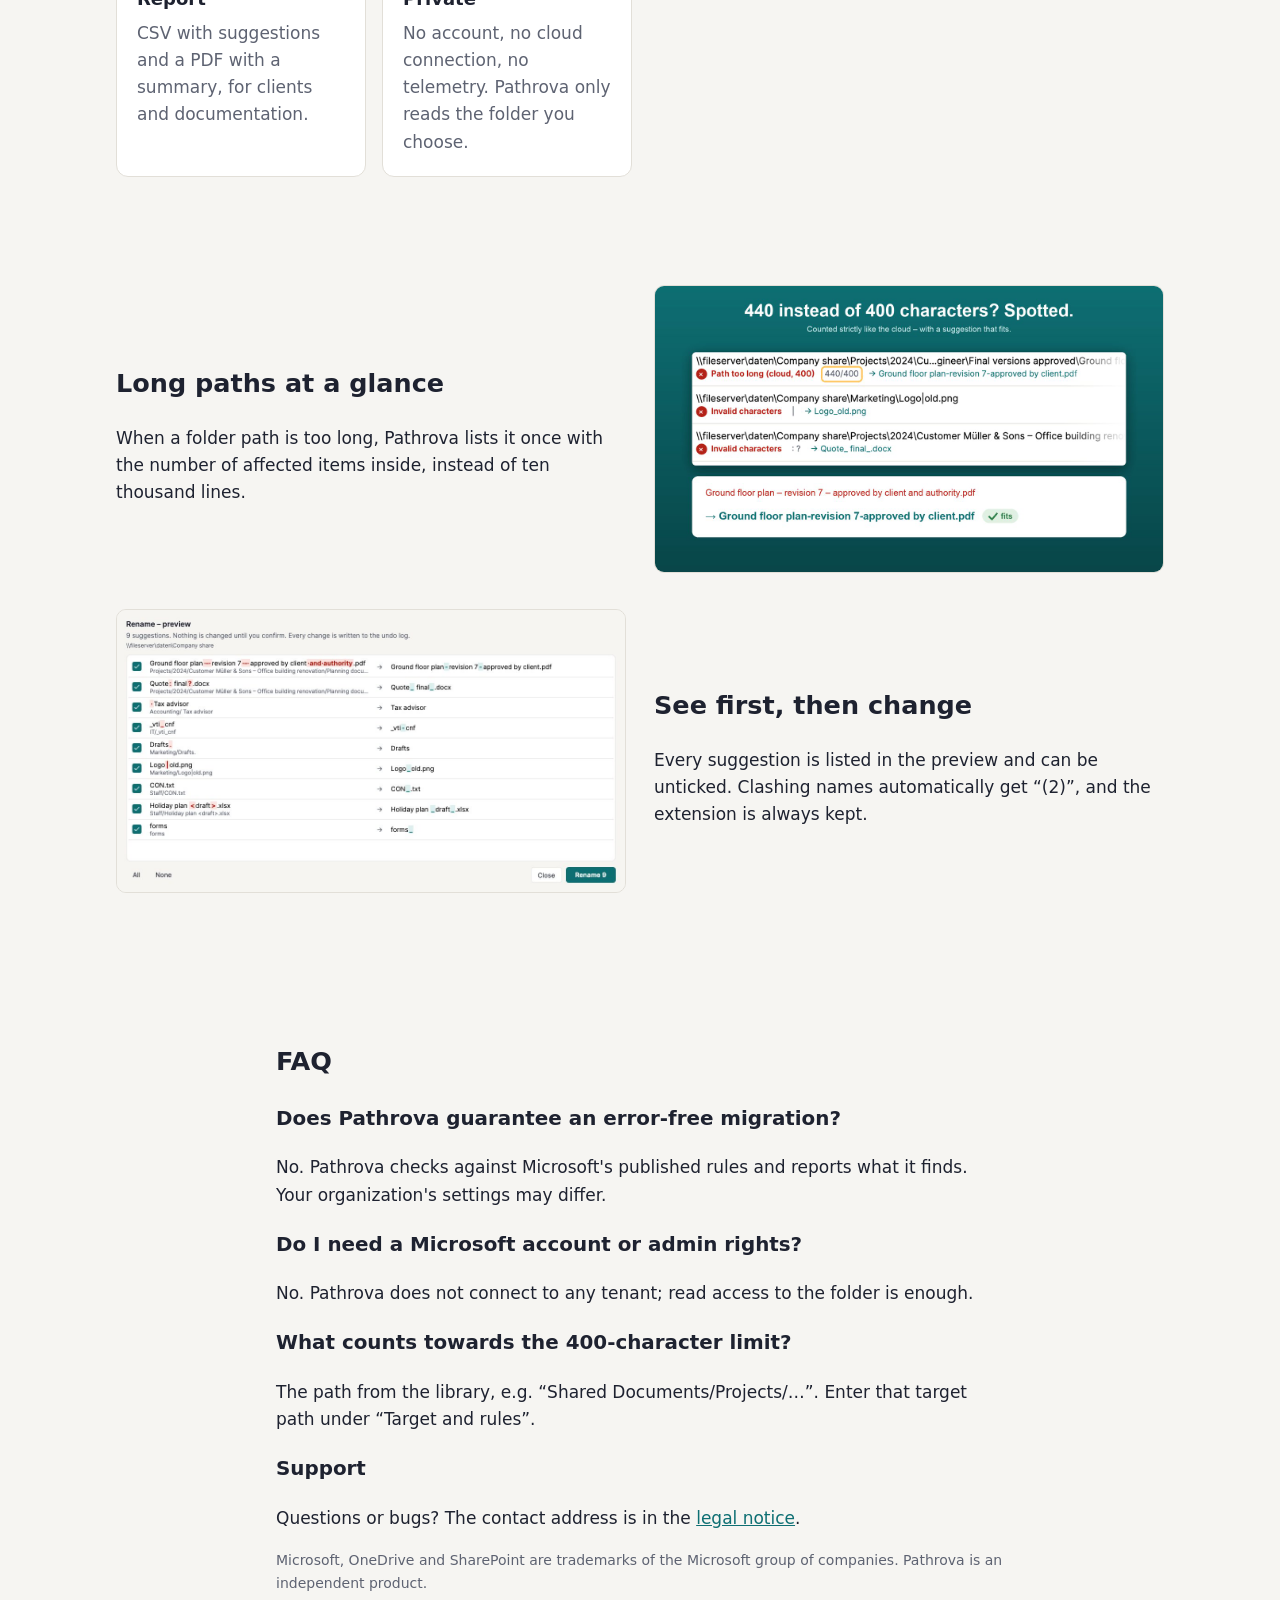
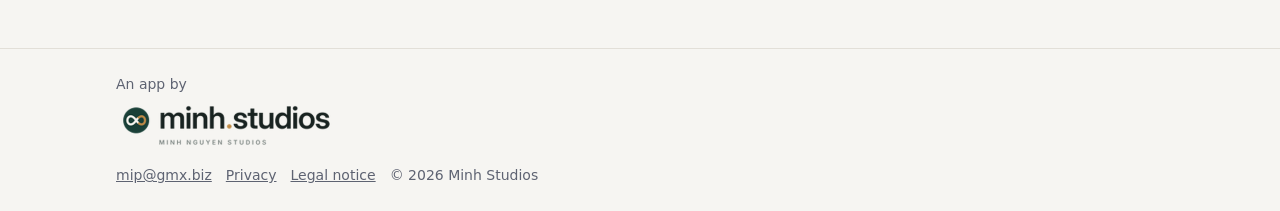
==== commit 4217694f: "Store-Optimierung: echte Windows-Bilder, ASO-Texte, Website mit Store-Link und Sitemap, Kürzung nur " ====
--- a/index.html
+++ b/index.html
@@ -2,9 +2,11 @@
 <html lang="de">
 <head>
 <meta charset="utf-8"><meta name="viewport" content="width=device-width,initial-scale=1">
-<title>Pathrova – Pfadprüfer für Cloud-Migration</title>
+<title>Pfad zu lang? Pathrova prüft Pfade vor der OneDrive- und SharePoint-Migration</title>
 <meta name="description" content="Pathrova findet zu lange Pfade, ungültige Zeichen und gesperrte Namen, bevor du Ordner nach OneDrive oder SharePoint synchronisierst – alle auf einmal, mit sicherem Umbenennen und Bericht.">
 <meta property="og:title" content="Pathrova – Pfadprüfer für Cloud-Migration"><meta property="og:image" content="https://minh.systems/Pathrova/img/de-hero.jpg">
+<link rel="canonical" href="https://minh.systems/Pathrova/"><meta property="og:url" content="https://minh.systems/Pathrova/">
+<script type="application/ld+json">{"@context":"https://schema.org","@type":"SoftwareApplication","name":"Pathrova","operatingSystem":"Windows 10, Windows 11","applicationCategory":"UtilitiesApplication","offers":{"@type":"Offer","price":"14.99","priceCurrency":"EUR"},"downloadUrl":"https://apps.microsoft.com/detail/9NJN21Z01WPM?cid=website","publisher":{"@type":"Organization","name":"Minh Studios","url":"https://minh.systems/"}}</script>
 <link rel="icon" href="favicon.png"><link rel="stylesheet" href="style.css"><script src="lang.js"></script>
 </head>
 <body>
@@ -18,9 +20,9 @@
 <ul class="points"><li><span data-l="de">Alle Probleme in einem Durchgang, nach Art gruppiert</span><span data-l="en">Every issue in one pass, grouped by type</span></li>
 <li><span data-l="de">Sicher umbenennen mit Vorschau und Rückgängig</span><span data-l="en">Safe renaming with preview and undo</span></li>
 <li><span data-l="de">CSV- und PDF-Bericht für Kunden</span><span data-l="en">CSV and PDF reports for clients</span></li></ul>
-<div class="cta"><span class="badge-slot" role="img" aria-label="Microsoft Store"><small data-l="de">Bald im</small><small data-l="en">Coming soon to the</small><b>Microsoft Store</b></span><a class="btn alt" href="#features"><span data-l="de">Funktionen ansehen</span><span data-l="en">See features</span></a></div>
+<div class="cta"><a class="store-badge" data-l="de" href="https://apps.microsoft.com/detail/9NJN21Z01WPM?cid=website&amp;mode=direct"><img src="https://get.microsoft.com/images/de%20dark.svg" width="200" alt="Jetzt im Microsoft Store erhältlich"></a><a class="store-badge" data-l="en" href="https://apps.microsoft.com/detail/9NJN21Z01WPM?cid=website&amp;mode=direct"><img src="https://get.microsoft.com/images/en-us%20dark.svg" width="200" alt="Get it from Microsoft"></a><a class="btn alt" href="#features"><span data-l="de">Funktionen ansehen</span><span data-l="en">See features</span></a></div>
 <div class="chips"><span data-l="de">Einmalkauf, kein Abo</span><span data-l="en">One-time purchase, no subscription</span><span data-l="de">Keine Daten verlassen deinen PC</span><span data-l="en">No data leaves your PC</span><span data-l="de">von Minh Studios</span><span data-l="en">by Minh Studios</span></div>
-<p class="note"><span data-l="de">Zum Start steht der Store-Link hier: <b>minh.systems/Pathrova</b> – Seite merken.</span><span data-l="en">The Store link will appear here at launch: <b>minh.systems/Pathrova</b> – bookmark this page.</span><br><span data-l="de">Windows 10 und 11 · x64 und ARM · Deutsch und Englisch · offline, ohne Konto</span><span data-l="en">Windows 10 and 11 · x64 and ARM · English and German · offline, no account</span></p>
+<p class="note"><span data-l="de">7 Tage kostenlos testen, danach Einmalkauf.</span><span data-l="en">7-day free trial, then a one-time purchase.</span><br><span data-l="de">Windows 10 und 11 · x64 und ARM · Deutsch und Englisch · offline, ohne Konto</span><span data-l="en">Windows 10 and 11 · x64 and ARM · English and German · offline, no account</span></p>
 <img class="shot" data-l="de" src="img/de-hero.jpg" alt="Pathrova zeigt alle Probleme einer Firmenablage nach Art gruppiert" width="1366" height="820">
 <img class="shot" data-l="en" src="img/en-hero.jpg" alt="Pathrova showing all issues of a company share grouped by type" width="1366" height="820">
 </div>
@@ -54,6 +56,6 @@
 <p class="note"><span data-l="de">Microsoft, OneDrive und SharePoint sind Marken der Microsoft-Unternehmensgruppe. Pathrova ist ein unabhängiges Produkt.</span><span data-l="en">Microsoft, OneDrive and SharePoint are trademarks of the Microsoft group of companies. Pathrova is an independent product.</span></p>
 </div></section>
 
-<footer><div class="wrap"><a href="privacy.html"><span data-l="de">Datenschutz</span><span data-l="en">Privacy</span></a><a href="https://minh.systems/impressum/"><span data-l="de">Impressum</span><span data-l="en">Legal notice</span></a><span>© 2026 Minh Studios</span></div></footer>
+<footer><div class="wrap"><a class="studio" href="https://minh.systems/"><span data-l="de">Eine App von</span><span data-l="en">An app by</span><img src="img/minh_studios.png" alt="Minh Nguyen Studios" width="240" height="60"></a><a href="mailto:mip@gmx.biz">mip@gmx.biz</a><a href="privacy.html"><span data-l="de">Datenschutz</span><span data-l="en">Privacy</span></a><a href="https://minh.systems/impressum/"><span data-l="de">Impressum</span><span data-l="en">Legal notice</span></a><span>© 2026 Minh Studios</span></div></footer>
 </body>
 </html>
--- a/style.css
+++ b/style.css
@@ -29,3 +29,5 @@
 .badge-slot{display:inline-flex;flex-direction:column;justify-content:center;width:180px;height:52px;padding:0 16px;background:#111;color:#fff;border-radius:8px;border:1px solid #444;line-height:1.15}.badge-slot small{font-size:11px;opacity:.85}.badge-slot b{font-size:17px;font-weight:600}html[lang=de] .badge-slot [data-l=en],html[lang=en] .badge-slot [data-l=de]{display:none}
 .chips{display:flex;flex-wrap:wrap;gap:8px;margin-top:16px}.chips span{background:var(--surface);border:1px solid var(--line);border-radius:999px;padding:4px 12px;font-size:14px;color:var(--muted)}
 html[lang=de] .chips [data-l=en],html[lang=en] .chips [data-l=de]{display:none}
+.store-badge{display:inline-block;line-height:0}.store-badge img{height:auto}
+footer .studio{display:flex;flex-direction:column;align-items:flex-start;gap:6px;margin-bottom:14px;text-decoration:none}footer .studio img{width:220px;max-width:70vw;height:auto;display:block}
